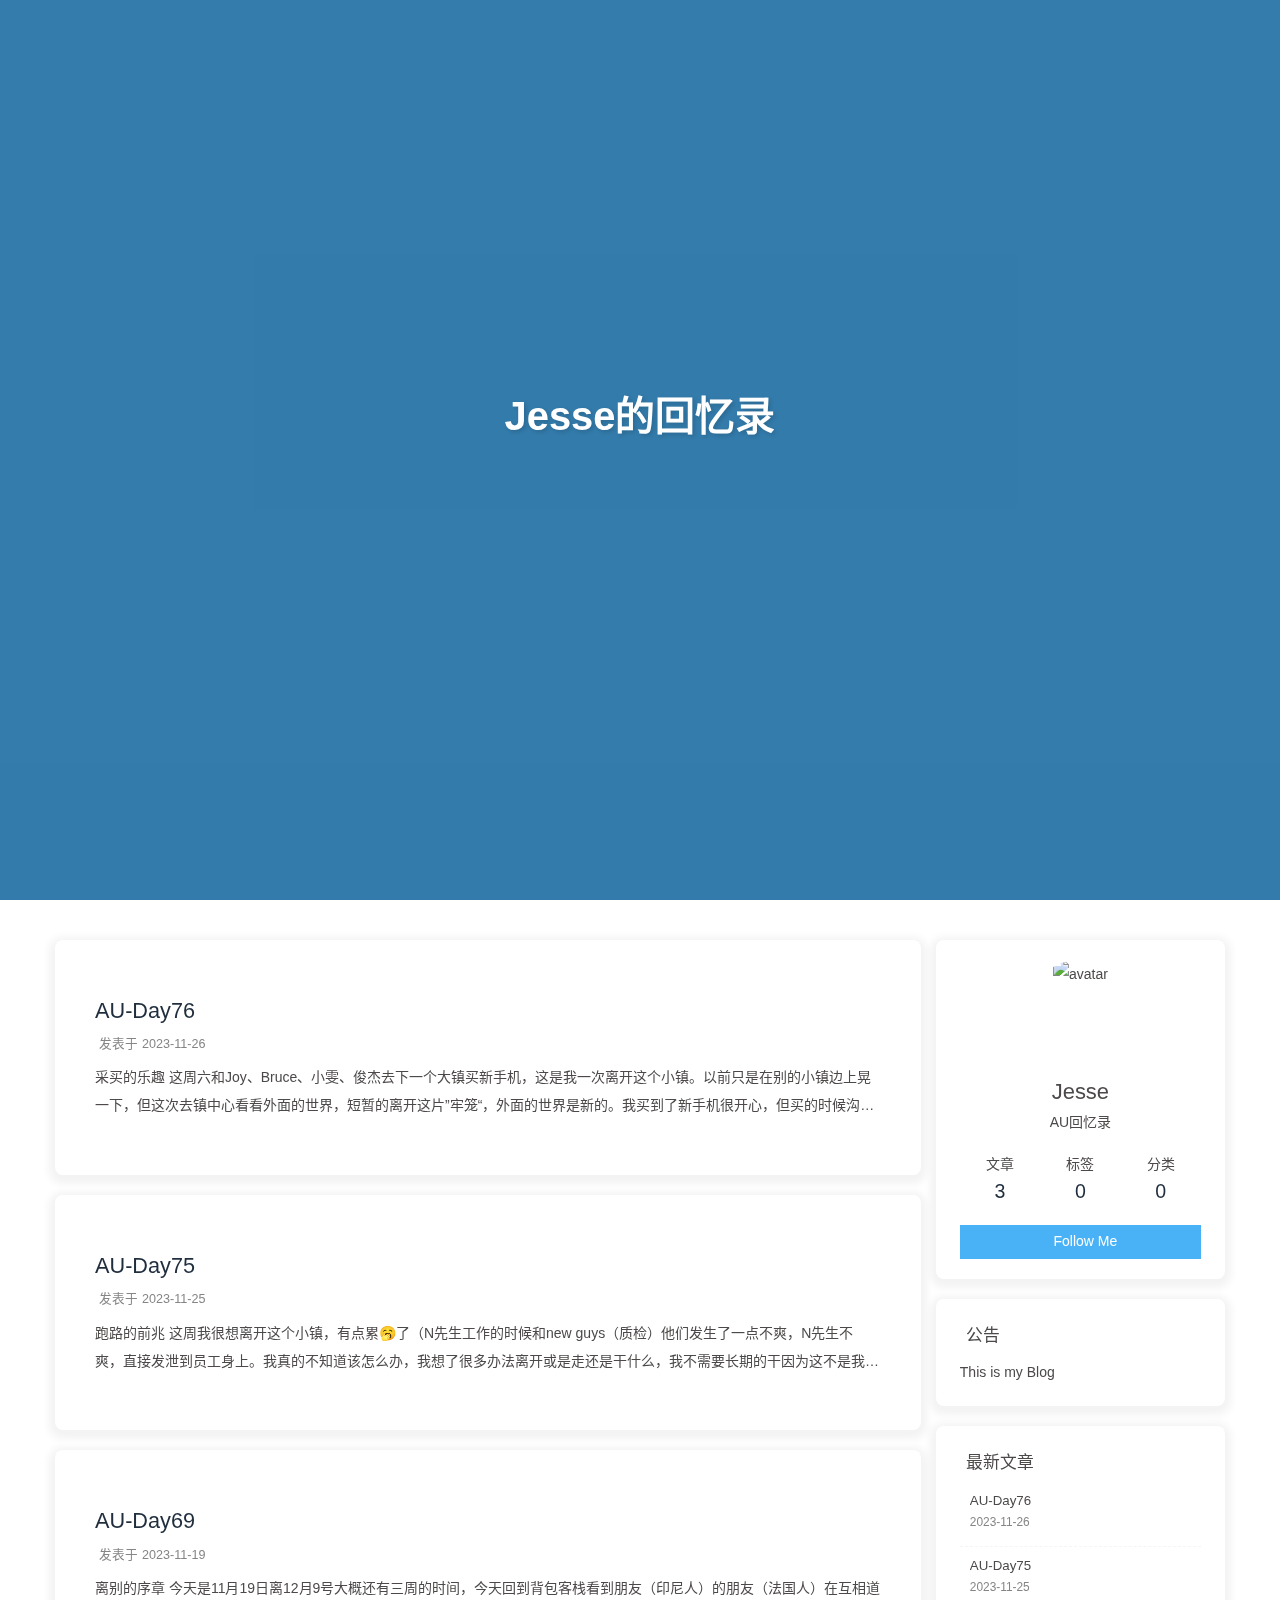
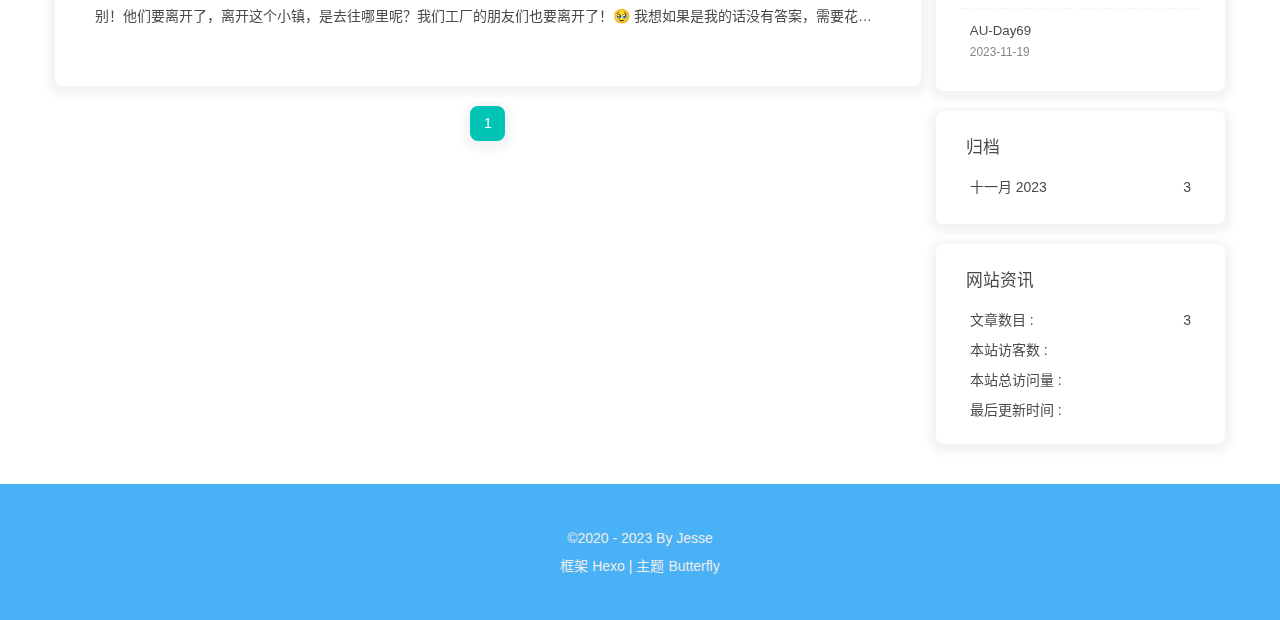
==== index.html @ 22303279 "Site updated: 2023-11-26 11:02:52" ====
<!DOCTYPE html><html lang="zh-CN" data-theme="light"><head><meta charset="UTF-8"><meta http-equiv="X-UA-Compatible" content="IE=edge"><meta name="viewport" content="width=device-width, initial-scale=1.0,viewport-fit=cover"><title>Jesse的回忆录 - 时光冉冉</title><meta name="author" content="Jesse"><meta name="copyright" content="Jesse"><meta name="format-detection" content="telephone=no"><meta name="theme-color" content="#ffffff"><meta name="description" content="AU回忆录">
<meta property="og:type" content="website">
<meta property="og:title" content="Jesse的回忆录">
<meta property="og:url" content="https://jesse77946.github.io/index.html">
<meta property="og:site_name" content="Jesse的回忆录">
<meta property="og:description" content="AU回忆录">
<meta property="og:locale" content="zh_CN">
<meta property="og:image" content="https://i.loli.net/2021/02/24/5O1day2nriDzjSu.png">
<meta property="article:author" content="Jesse">
<meta property="article:tag" content="流浪日记">
<meta name="twitter:card" content="summary">
<meta name="twitter:image" content="https://i.loli.net/2021/02/24/5O1day2nriDzjSu.png"><link rel="shortcut icon" href="/img/favicon.png"><link rel="canonical" href="https://jesse77946.github.io/index.html"><link rel="preconnect" href="//cdn.jsdelivr.net"/><link rel="preconnect" href="//busuanzi.ibruce.info"/><link rel="stylesheet" href="/css/index.css"><link rel="stylesheet" href="https://cdn.jsdelivr.net/npm/@fortawesome/fontawesome-free/css/all.min.css" media="print" onload="this.media='all'"><link rel="stylesheet" href="https://cdn.jsdelivr.net/npm/@fancyapps/ui/dist/fancybox/fancybox.min.css" media="print" onload="this.media='all'"><script>const GLOBAL_CONFIG = {
  root: '/',
  algolia: undefined,
  localSearch: {"path":"/search.xml","preload":false,"top_n_per_article":1,"unescape":false,"languages":{"hits_empty":"找不到您查询的内容：${query}","hits_stats":"共找到 ${hits} 篇文章"}},
  translate: undefined,
  noticeOutdate: undefined,
  highlight: {"plugin":"highlighjs","highlightCopy":true,"highlightLang":true,"highlightHeightLimit":false},
  copy: {
    success: '复制成功',
    error: '复制错误',
    noSupport: '浏览器不支持'
  },
  relativeDate: {
    homepage: false,
    post: false
  },
  runtime: '',
  dateSuffix: {
    just: '刚刚',
    min: '分钟前',
    hour: '小时前',
    day: '天前',
    month: '个月前'
  },
  copyright: undefined,
  lightbox: 'fancybox',
  Snackbar: undefined,
  infinitegrid: {
    js: 'https://cdn.jsdelivr.net/npm/@egjs/infinitegrid/dist/infinitegrid.min.js',
    buttonText: '加载更多'
  },
  isPhotoFigcaption: false,
  islazyload: false,
  isAnchor: false,
  percent: {
    toc: true,
    rightside: false,
  },
  autoDarkmode: false
}</script><script id="config-diff">var GLOBAL_CONFIG_SITE = {
  title: 'Jesse的回忆录',
  isPost: false,
  isHome: true,
  isHighlightShrink: false,
  isToc: false,
  postUpdate: '2023-11-26 11:02:51'
}</script><script>(win=>{
      win.saveToLocal = {
        set: (key, value, ttl) => {
          if (ttl === 0) return
          const now = Date.now()
          const expiry = now + ttl * 86400000
          const item = {
            value,
            expiry
          }
          localStorage.setItem(key, JSON.stringify(item))
        },
      
        get: key => {
          const itemStr = localStorage.getItem(key)
      
          if (!itemStr) {
            return undefined
          }
          const item = JSON.parse(itemStr)
          const now = Date.now()
      
          if (now > item.expiry) {
            localStorage.removeItem(key)
            return undefined
          }
          return item.value
        }
      }
    
      win.getScript = (url, attr = {}) => new Promise((resolve, reject) => {
        const script = document.createElement('script')
        script.src = url
        script.async = true
        script.onerror = reject
        script.onload = script.onreadystatechange = function() {
          const loadState = this.readyState
          if (loadState && loadState !== 'loaded' && loadState !== 'complete') return
          script.onload = script.onreadystatechange = null
          resolve()
        }

        Object.keys(attr).forEach(key => {
          script.setAttribute(key, attr[key])
        })

        document.head.appendChild(script)
      })
    
      win.getCSS = (url, id = false) => new Promise((resolve, reject) => {
        const link = document.createElement('link')
        link.rel = 'stylesheet'
        link.href = url
        if (id) link.id = id
        link.onerror = reject
        link.onload = link.onreadystatechange = function() {
          const loadState = this.readyState
          if (loadState && loadState !== 'loaded' && loadState !== 'complete') return
          link.onload = link.onreadystatechange = null
          resolve()
        }
        document.head.appendChild(link)
      })
    
      win.activateDarkMode = () => {
        document.documentElement.setAttribute('data-theme', 'dark')
        if (document.querySelector('meta[name="theme-color"]') !== null) {
          document.querySelector('meta[name="theme-color"]').setAttribute('content', '#0d0d0d')
        }
      }
      win.activateLightMode = () => {
        document.documentElement.setAttribute('data-theme', 'light')
        if (document.querySelector('meta[name="theme-color"]') !== null) {
          document.querySelector('meta[name="theme-color"]').setAttribute('content', '#ffffff')
        }
      }
      const t = saveToLocal.get('theme')
    
        if (t === 'dark') activateDarkMode()
        else if (t === 'light') activateLightMode()
      
      const asideStatus = saveToLocal.get('aside-status')
      if (asideStatus !== undefined) {
        if (asideStatus === 'hide') {
          document.documentElement.classList.add('hide-aside')
        } else {
          document.documentElement.classList.remove('hide-aside')
        }
      }
    
      const detectApple = () => {
        if(/iPad|iPhone|iPod|Macintosh/.test(navigator.userAgent)){
          document.documentElement.classList.add('apple')
        }
      }
      detectApple()
    })(window)</script><meta name="generator" content="Hexo 7.0.0"></head><body><div id="web_bg"></div><div id="sidebar"><div id="menu-mask"></div><div id="sidebar-menus"><div class="avatar-img is-center"><img src="https://i.loli.net/2021/02/24/5O1day2nriDzjSu.png" onerror="onerror=null;src='/img/friend_404.gif'" alt="avatar"/></div><div class="sidebar-site-data site-data is-center"><a href="/archives/"><div class="headline">文章</div><div class="length-num">3</div></a><a href="/tags/"><div class="headline">标签</div><div class="length-num">0</div></a><a href="/categories/"><div class="headline">分类</div><div class="length-num">0</div></a></div><hr class="custom-hr"/></div></div><div class="page" id="body-wrap"><header class="full_page" id="page-header"><nav id="nav"><span id="blog-info"><a href="/" title="Jesse的回忆录"><span class="site-name">Jesse的回忆录</span></a></span><div id="menus"><div id="search-button"><a class="site-page social-icon search" href="javascript:void(0);"><i class="fas fa-search fa-fw"></i><span> 搜索</span></a></div><div id="toggle-menu"><a class="site-page" href="javascript:void(0);"><i class="fas fa-bars fa-fw"></i></a></div></div></nav><div id="site-info"><h1 id="site-title">Jesse的回忆录</h1><div id="site-subtitle"><span id="subtitle"></span></div></div><div id="scroll-down"><i class="fas fa-angle-down scroll-down-effects"></i></div></header><main class="layout" id="content-inner"><div class="recent-posts" id="recent-posts"><div class="recent-post-item"><div class="recent-post-info no-cover"><a class="article-title" href="/posts/dd123.html" title="AU-Day76">AU-Day76</a><div class="article-meta-wrap"><span class="post-meta-date"><i class="far fa-calendar-alt"></i><span class="article-meta-label">发表于</span><time datetime="2023-11-25T21:56:44.160Z" title="发表于 2023-11-26 08:56:44">2023-11-26</time></span></div><div class="content">采买的乐趣  这周六和Joy、Bruce、小雯、俊杰去下一个大镇买新手机，这是我一次离开这个小镇。以前只是在别的小镇边上晃一下，但这次去镇中心看看外面的世界，短暂的离开这片”牢笼“，外面的世界是新的。我买到了新手机很开心，但买的时候沟通出了一点意外-版本说错了导致店员给我拿错了（我说怎么这么便宜😄）卖完了就去了一家🀄️式餐厅点了一份麻婆豆腐带回去吃，挺好吃的😋 正宗噢，离开餐厅的时候又去亚超买了点东西，我看哪些东西是我从小吃到大的食物🍜。。。。。买完的时候抱着食物还开错了🚗🚪（别人的、而且车上还有人😅）回到🎒家里，跟每个朋友都讲了下，有的给我讲笑话（做阑尾手术的印记特别像某初代4s手机一样（有人拿他的东西换了一部手机））WL给我讲 你新手机就开始下载麦当劳app？oh，look！ open the store and them go to install books！（ some books）you need learn it！
回家的路途  从大镇回到小镇要开很久的车🚗，他们&#x2F;她们都睡着了，我看着车窗外的天空会想着这几个月的时光，就像梦一样！ 

 

# ...</div></div></div><div class="recent-post-item"><div class="recent-post-info no-cover"><a class="article-title" href="/posts/0.html" title="AU-Day75">AU-Day75</a><div class="article-meta-wrap"><span class="post-meta-date"><i class="far fa-calendar-alt"></i><span class="article-meta-label">发表于</span><time datetime="2023-11-24T16:05:37.069Z" title="发表于 2023-11-25 03:05:37">2023-11-25</time></span></div><div class="content">跑路的前兆  这周我很想离开这个小镇，有点累🥱了（N先生工作的时候和new guys（质检）他们发生了一点不爽，N先生不爽，直接发泄到员工身上。我真的不知道该怎么办，我想了很多办法离开或是走还是干什么，我不需要长期的干因为这不是我的目标，我的朋友开始离开这种感觉会带入给我。纵使我装作“我很好”但内心实则痛苦，所以我告诉他们我准备走了，这周我说我下周就离开了我发现很多人都会来问我 是真的吗？你要去哪里工作？我想也许我会去阿宝社区（包吃又包住，多好啊！）做餐厅或者超商的收银，也许我会去工地上工作（钱多啊哈哈）大家都给我说继续干8，没事的！如果你觉得累了你就跟别人换下位置,D先生说：“Jesse 继续干8⃣️，没有你一起。早上走路上班🚶‍♀️都没有人聊聊天了，而且搞不好D先生自己也会被叫去做我的工作（哈哈😂）。“我回答到：😂 你个小妖精！easy job 想的挺美的啊！ 
背包客的选择  这周二还发生了一个令人尴尬😅的事情，大哥跑去说了一件事！而我周三还是周四早上还去给人家讲,那我只能快速找个理由，然后脚底🦶抹油开溜咯！这不是我的意思啦😅！如果我想，我会自己讲的，但我这个年龄（ ...</div></div></div><div class="recent-post-item"><div class="recent-post-info no-cover"><a class="article-title" href="/posts/e7b16725.html" title="AU-Day69">AU-Day69</a><div class="article-meta-wrap"><span class="post-meta-date"><i class="far fa-calendar-alt"></i><span class="article-meta-label">发表于</span><time datetime="2023-11-19T00:06:58.843Z" title="发表于 2023-11-19 11:06:58">2023-11-19</time></span></div><div class="content">离别的序章  今天是11月19日离12月9号大概还有三周的时间，今天回到背包客栈看到朋友（印尼人）的朋友（法国人）在互相道别！他们要离开了，离开这个小镇，是去往哪里呢？我们工厂的朋友们也要离开了！🥹 我想如果是我的话没有答案，需要花一些时间去思索。
游玩的乐趣  今天去和Joy他们冲浪了🏄‍♀️，这是我从来没有过的，以前在是旱鸭子，没有碰过水。当下水的那一刻很凉的感觉，从脚🦶开始一直到脖子，D老师帮我泼水（这样能使得身体快点接受温度）D老师数：1，2，3！下水我就下去了，那种感觉就像被吞噬一样，感受水的压强！浸泡到水里感觉很好！  玩水玩到累了我就跑去阴凉地方，没有任何的防晒的保护措施，今天结束去吃了汉堡🍔，汉堡有点油，里面有洋葱🧅圈但是经过油炸后已经没有洋葱的味道了，很好吃 但有一点油  ！
朋友的关心  回来后我去洗澡，感觉有点累，我回来了就睡了一会，我醒来的时候已经7点了，B先生来找我说你要吃牛排🥩吗？我说 a littie  这时候我还躺在床上放着歌《不能说的秘密㊙️》WL问我 are you crying? 我说sorry 我以为我放得有点大声🔊，原来他是关心我 ...</div></div></div><nav id="pagination"><div class="pagination"><span class="page-number current">1</span></div></nav></div><div class="aside-content" id="aside-content"><div class="card-widget card-info"><div class="is-center"><div class="avatar-img"><img src="https://i.loli.net/2021/02/24/5O1day2nriDzjSu.png" onerror="this.onerror=null;this.src='/img/friend_404.gif'" alt="avatar"/></div><div class="author-info__name">Jesse</div><div class="author-info__description">AU回忆录</div></div><div class="card-info-data site-data is-center"><a href="/archives/"><div class="headline">文章</div><div class="length-num">3</div></a><a href="/tags/"><div class="headline">标签</div><div class="length-num">0</div></a><a href="/categories/"><div class="headline">分类</div><div class="length-num">0</div></a></div><a id="card-info-btn" target="_blank" rel="noopener" href="https://github.com/Jesse77946"><i class="fab fa-github"></i><span>Follow Me</span></a></div><div class="card-widget card-announcement"><div class="item-headline"><i class="fas fa-bullhorn fa-shake"></i><span>公告</span></div><div class="announcement_content">This is my Blog</div></div><div class="sticky_layout"><div class="card-widget card-recent-post"><div class="item-headline"><i class="fas fa-history"></i><span>最新文章</span></div><div class="aside-list"><div class="aside-list-item no-cover"><div class="content"><a class="title" href="/posts/dd123.html" title="AU-Day76">AU-Day76</a><time datetime="2023-11-25T21:56:44.160Z" title="发表于 2023-11-26 08:56:44">2023-11-26</time></div></div><div class="aside-list-item no-cover"><div class="content"><a class="title" href="/posts/0.html" title="AU-Day75">AU-Day75</a><time datetime="2023-11-24T16:05:37.069Z" title="发表于 2023-11-25 03:05:37">2023-11-25</time></div></div><div class="aside-list-item no-cover"><div class="content"><a class="title" href="/posts/e7b16725.html" title="AU-Day69">AU-Day69</a><time datetime="2023-11-19T00:06:58.843Z" title="发表于 2023-11-19 11:06:58">2023-11-19</time></div></div></div></div><div class="card-widget card-archives"><div class="item-headline"><i class="fas fa-archive"></i><span>归档</span></div><ul class="card-archive-list"><li class="card-archive-list-item"><a class="card-archive-list-link" href="/archives/2023/11/"><span class="card-archive-list-date">十一月 2023</span><span class="card-archive-list-count">3</span></a></li></ul></div><div class="card-widget card-webinfo"><div class="item-headline"><i class="fas fa-chart-line"></i><span>网站资讯</span></div><div class="webinfo"><div class="webinfo-item"><div class="item-name">文章数目 :</div><div class="item-count">3</div></div><div class="webinfo-item"><div class="item-name">本站访客数 :</div><div class="item-count" id="busuanzi_value_site_uv"><i class="fa-solid fa-spinner fa-spin"></i></div></div><div class="webinfo-item"><div class="item-name">本站总访问量 :</div><div class="item-count" id="busuanzi_value_site_pv"><i class="fa-solid fa-spinner fa-spin"></i></div></div><div class="webinfo-item"><div class="item-name">最后更新时间 :</div><div class="item-count" id="last-push-date" data-lastPushDate="2023-11-26T00:02:51.281Z"><i class="fa-solid fa-spinner fa-spin"></i></div></div></div></div></div></div></main><footer id="footer"><div id="footer-wrap"><div class="copyright">&copy;2020 - 2023 By Jesse</div><div class="framework-info"><span>框架 </span><a target="_blank" rel="noopener" href="https://hexo.io">Hexo</a><span class="footer-separator">|</span><span>主题 </span><a target="_blank" rel="noopener" href="https://github.com/jerryc127/hexo-theme-butterfly">Butterfly</a></div></div></footer></div><div id="rightside"><div id="rightside-config-hide"><button id="darkmode" type="button" title="浅色和深色模式转换"><i class="fas fa-adjust"></i></button><button id="hide-aside-btn" type="button" title="单栏和双栏切换"><i class="fas fa-arrows-alt-h"></i></button></div><div id="rightside-config-show"><button id="rightside-config" type="button" title="设置"><i class="fas fa-cog fa-spin"></i></button><button id="go-up" type="button" title="回到顶部"><span class="scroll-percent"></span><i class="fas fa-arrow-up"></i></button></div></div><div><script src="/js/utils.js"></script><script src="/js/main.js"></script><script src="https://cdn.jsdelivr.net/npm/@fancyapps/ui/dist/fancybox/fancybox.umd.min.js"></script><div class="js-pjax"><script>window.typedJSFn = {
  init: (str) => {
    window.typed = new Typed('#subtitle', Object.assign({
      strings: str,
      startDelay: 300,
      typeSpeed: 150,
      loop: true,
      backSpeed: 50,
    }, null))
  },
  run: (subtitleType) => {
    if (true) {
      if (typeof Typed === 'function') {
        subtitleType()
      } else {
        getScript('https://cdn.jsdelivr.net/npm/typed.js/dist/typed.umd.min.js').then(subtitleType)
      }
    } else {
      subtitleType()
    }
  }
}
</script><script>function subtitleType () {
  if (true) {
    typedJSFn.init(["If happy little bluebirds fly beyond the rainbow, why, oh why can't I?","Si un joyeux rouge-gorge peut voler au-dessus de l'arc-en-ciel, pourquoi pas moi ?","如果快乐的知更鸟能够飞越彩虹，我为什么又不能呢？《Over The Rainbow》"])
  } else {
    document.getElementById("subtitle").textContent = "If happy little bluebirds fly beyond the rainbow, why, oh why can't I?"
  }
}
typedJSFn.run(subtitleType)</script></div><link rel="stylesheet" href="/css/custom.css" media="defer" onload="this.media='all'"><script id="click-heart" src="https://cdn.jsdelivr.net/npm/butterfly-extsrc/dist/click-heart.min.js" async="async" mobile="false"></script><script async data-pjax src="//busuanzi.ibruce.info/busuanzi/2.3/busuanzi.pure.mini.js"></script><div id="local-search"><div class="search-dialog"><nav class="search-nav"><span class="search-dialog-title">搜索</span><span id="loading-status"></span><button class="search-close-button"><i class="fas fa-times"></i></button></nav><div class="is-center" id="loading-database"><i class="fas fa-spinner fa-pulse"></i><span>  数据库加载中</span></div><div class="search-wrap"><div id="local-search-input"><div class="local-search-box"><input class="local-search-box--input" placeholder="搜索文章" type="text"/></div></div><hr/><div id="local-search-results"></div><div id="local-search-stats-wrap"></div></div></div><div id="search-mask"></div><script src="/js/search/local-search.js"></script></div></div></body></html>
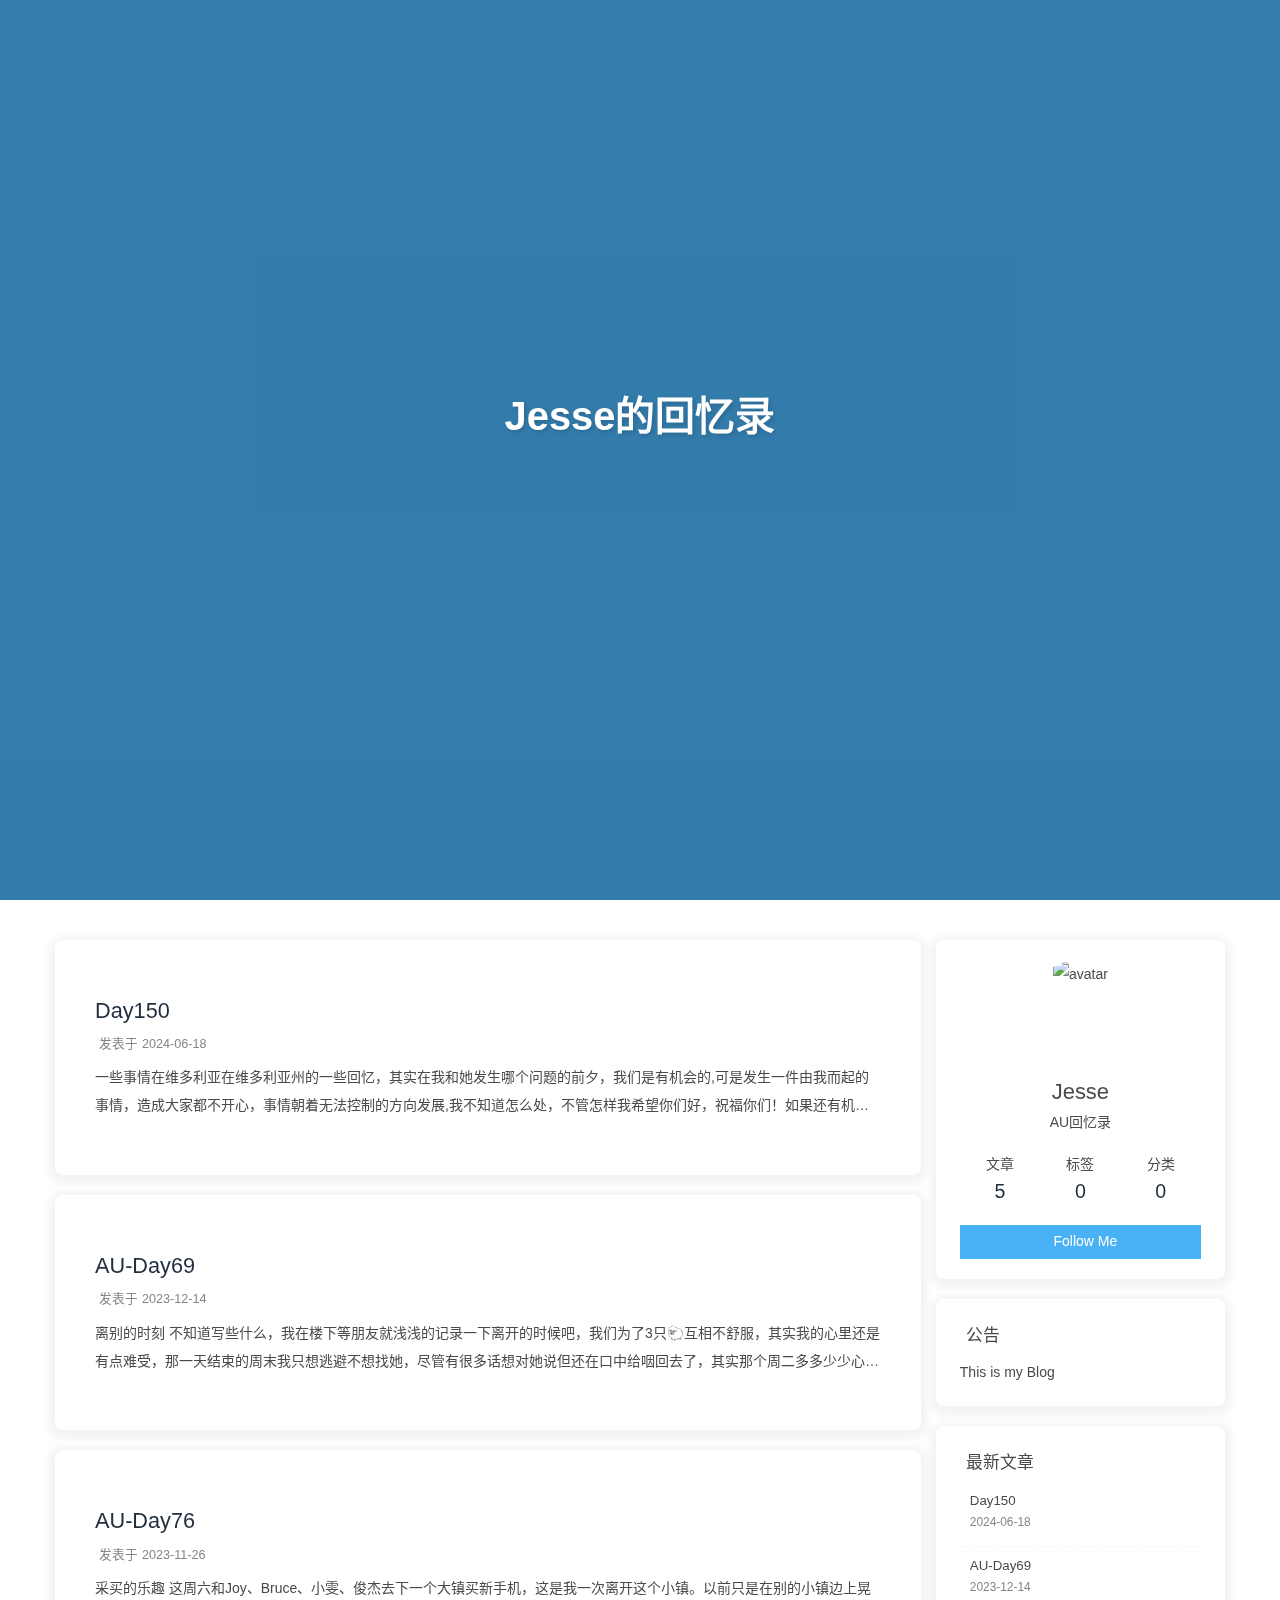
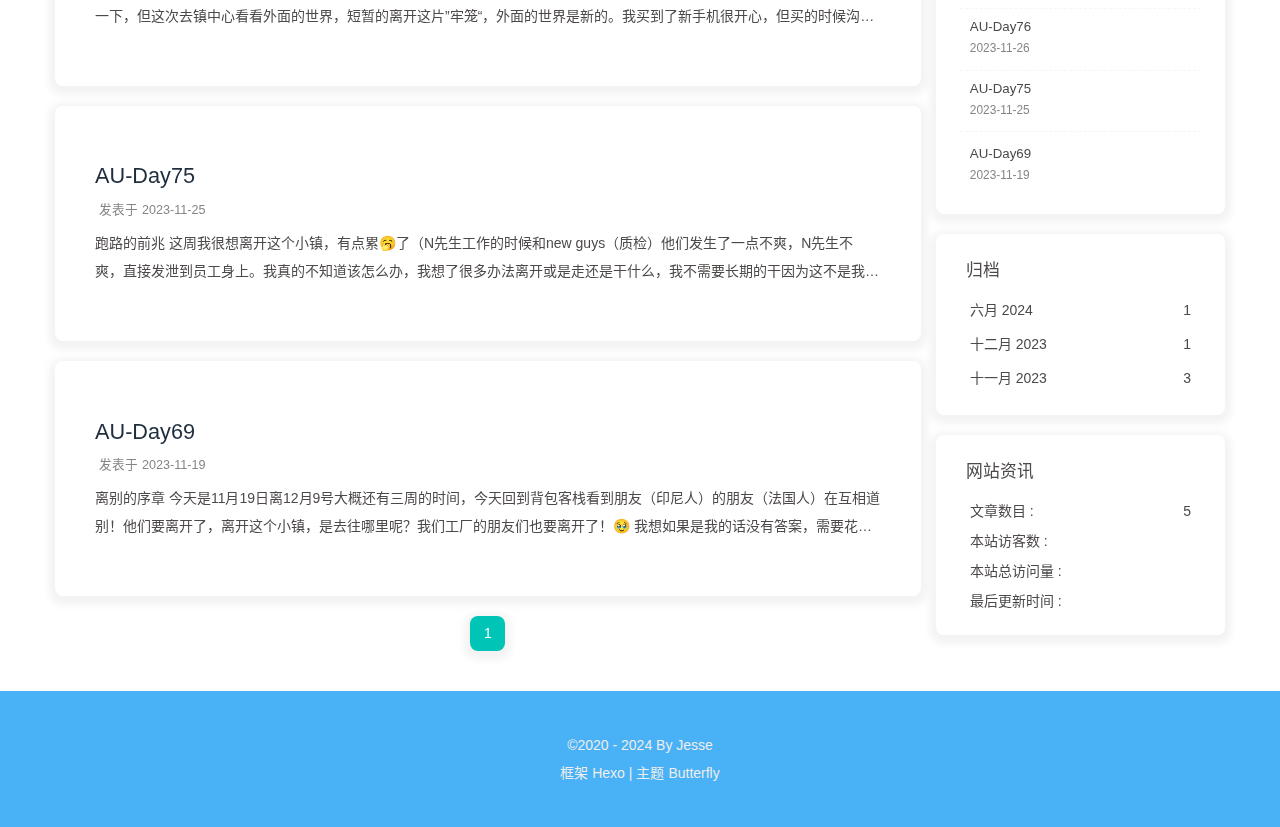
==== commit 75a718cc: "Site updated: 2024-06-18 20:57:41" ====
--- a/index.html
+++ b/index.html
@@ -54,7 +54,7 @@
   isHome: true,
   isHighlightShrink: false,
   isToc: false,
-  postUpdate: '2023-11-26 11:02:51'
+  postUpdate: '2024-06-18 20:57:40'
 }</script><script>(win=>{
       win.saveToLocal = {
         set: (key, value, ttl) => {
@@ -151,15 +151,16 @@
         }
       }
       detectApple()
-    })(window)</script><meta name="generator" content="Hexo 7.0.0"></head><body><div id="web_bg"></div><div id="sidebar"><div id="menu-mask"></div><div id="sidebar-menus"><div class="avatar-img is-center"><img src="https://i.loli.net/2021/02/24/5O1day2nriDzjSu.png" onerror="onerror=null;src='/img/friend_404.gif'" alt="avatar"/></div><div class="sidebar-site-data site-data is-center"><a href="/archives/"><div class="headline">文章</div><div class="length-num">3</div></a><a href="/tags/"><div class="headline">标签</div><div class="length-num">0</div></a><a href="/categories/"><div class="headline">分类</div><div class="length-num">0</div></a></div><hr class="custom-hr"/></div></div><div class="page" id="body-wrap"><header class="full_page" id="page-header"><nav id="nav"><span id="blog-info"><a href="/" title="Jesse的回忆录"><span class="site-name">Jesse的回忆录</span></a></span><div id="menus"><div id="search-button"><a class="site-page social-icon search" href="javascript:void(0);"><i class="fas fa-search fa-fw"></i><span> 搜索</span></a></div><div id="toggle-menu"><a class="site-page" href="javascript:void(0);"><i class="fas fa-bars fa-fw"></i></a></div></div></nav><div id="site-info"><h1 id="site-title">Jesse的回忆录</h1><div id="site-subtitle"><span id="subtitle"></span></div></div><div id="scroll-down"><i class="fas fa-angle-down scroll-down-effects"></i></div></header><main class="layout" id="content-inner"><div class="recent-posts" id="recent-posts"><div class="recent-post-item"><div class="recent-post-info no-cover"><a class="article-title" href="/posts/dd123.html" title="AU-Day76">AU-Day76</a><div class="article-meta-wrap"><span class="post-meta-date"><i class="far fa-calendar-alt"></i><span class="article-meta-label">发表于</span><time datetime="2023-11-25T21:56:44.160Z" title="发表于 2023-11-26 08:56:44">2023-11-26</time></span></div><div class="content">采买的乐趣  这周六和Joy、Bruce、小雯、俊杰去下一个大镇买新手机，这是我一次离开这个小镇。以前只是在别的小镇边上晃一下，但这次去镇中心看看外面的世界，短暂的离开这片”牢笼“，外面的世界是新的。我买到了新手机很开心，但买的时候沟通出了一点意外-版本说错了导致店员给我拿错了（我说怎么这么便宜😄）卖完了就去了一家🀄️式餐厅点了一份麻婆豆腐带回去吃，挺好吃的😋 正宗噢，离开餐厅的时候又去亚超买了点东西，我看哪些东西是我从小吃到大的食物🍜。。。。。买完的时候抱着食物还开错了🚗🚪（别人的、而且车上还有人😅）回到🎒家里，跟每个朋友都讲了下，有的给我讲笑话（做阑尾手术的印记特别像某初代4s手机一样（有人拿他的东西换了一部手机））WL给我讲 你新手机就开始下载麦当劳app？oh，look！ open the store and them go to install books！（ some books）you need learn it！
+    })(window)</script><meta name="generator" content="Hexo 7.0.0"></head><body><div id="web_bg"></div><div id="sidebar"><div id="menu-mask"></div><div id="sidebar-menus"><div class="avatar-img is-center"><img src="https://i.loli.net/2021/02/24/5O1day2nriDzjSu.png" onerror="onerror=null;src='/img/friend_404.gif'" alt="avatar"/></div><div class="sidebar-site-data site-data is-center"><a href="/archives/"><div class="headline">文章</div><div class="length-num">5</div></a><a href="/tags/"><div class="headline">标签</div><div class="length-num">0</div></a><a href="/categories/"><div class="headline">分类</div><div class="length-num">0</div></a></div><hr class="custom-hr"/></div></div><div class="page" id="body-wrap"><header class="full_page" id="page-header"><nav id="nav"><span id="blog-info"><a href="/" title="Jesse的回忆录"><span class="site-name">Jesse的回忆录</span></a></span><div id="menus"><div id="search-button"><a class="site-page social-icon search" href="javascript:void(0);"><i class="fas fa-search fa-fw"></i><span> 搜索</span></a></div><div id="toggle-menu"><a class="site-page" href="javascript:void(0);"><i class="fas fa-bars fa-fw"></i></a></div></div></nav><div id="site-info"><h1 id="site-title">Jesse的回忆录</h1><div id="site-subtitle"><span id="subtitle"></span></div></div><div id="scroll-down"><i class="fas fa-angle-down scroll-down-effects"></i></div></header><main class="layout" id="content-inner"><div class="recent-posts" id="recent-posts"><div class="recent-post-item"><div class="recent-post-info no-cover"><a class="article-title" href="/posts/362f258f.html" title="Day150">Day150</a><div class="article-meta-wrap"><span class="post-meta-date"><i class="far fa-calendar-alt"></i><span class="article-meta-label">发表于</span><time datetime="2024-06-18T10:39:07.000Z" title="发表于 2024-06-18 20:09:07">2024-06-18</time></span></div><div class="content">一些事情在维多利亚在维多利亚州的一些回忆，其实在我和她发生哪个问题的前夕，我们是有机会的,可是发生一件由我而起的事情，造成大家都不开心，事情朝着无法控制的方向发展,我不知道怎么处，不管怎样我希望你们好，祝福你们！如果还有机会的话我还会回来的，回来找你,给你买一束花，说我的内心的想法，在很早的时候! 当时介绍对象的时候，其实我是可以的！我心里很喜欢你但我知道以那个时候的我,不管各个方面都达不到要求,这是我和roy的对话：“这是就是她的家了，我以后要去加拿大我觉得她也不会跟我一起去的，虽然我也很喜欢，但我不知道怎么表述.” 介绍的时候我又说：”我可以的，我会继续在这里干，以后计划留在澳洲。“ 闲暇时间的时候去她家玩的时候，我遇到她哥，我叫他：“大哥好“！好惨，她哥说：“我不是你哥，别叫我大哥！” 呜呜呜好伤心噢，自卑了！这个发生以后我都没有进她们家的门，我都站在外面等她们。故事回到发生争执后，我说了很对抱怨的话，例如：”我们的关系就值一只羊””可以为一只羊而吵起来“，“一天sha两千只，不说两千只都是我做的，起码有一半是我做的，到返回区连1%都不到”。对不起 ，我的话很直接伤害了你，吵架后 ...</div></div></div><div class="recent-post-item"><div class="recent-post-info no-cover"><a class="article-title" href="/posts/14122023.html" title="AU-Day69">AU-Day69</a><div class="article-meta-wrap"><span class="post-meta-date"><i class="far fa-calendar-alt"></i><span class="article-meta-label">发表于</span><time datetime="2023-12-14T04:14:52.570Z" title="发表于 2023-12-14 13:44:52">2023-12-14</time></span></div><div class="content">离别的时刻   不知道写些什么，我在楼下等朋友就浅浅的记录一下离开的时候吧，我们为了3只🐑互相不舒服，其实我的心里还是有点难受，那一天结束的周末我只想逃避不想找她，尽管有很多话想对她说但还在口中给咽回去了，其实那个周二多多少少心里有我的一点意思，但是我不想承认。我也说过我说不太可能啦，我是一个背包客几率很小啦，然后周三就找个理由直接否认。后面我生病了身体状况不是很好，她找我讲我帮忙做一下我拒绝了，那一天就是矛盾的开始
+</div></div></div><div class="recent-post-item"><div class="recent-post-info no-cover"><a class="article-title" href="/posts/dd123.html" title="AU-Day76">AU-Day76</a><div class="article-meta-wrap"><span class="post-meta-date"><i class="far fa-calendar-alt"></i><span class="article-meta-label">发表于</span><time datetime="2023-11-25T21:56:44.160Z" title="发表于 2023-11-26 07:26:44">2023-11-26</time></span></div><div class="content">采买的乐趣  这周六和Joy、Bruce、小雯、俊杰去下一个大镇买新手机，这是我一次离开这个小镇。以前只是在别的小镇边上晃一下，但这次去镇中心看看外面的世界，短暂的离开这片”牢笼“，外面的世界是新的。我买到了新手机很开心，但买的时候沟通出了一点意外-版本说错了导致店员给我拿错了（我说怎么这么便宜😄）卖完了就去了一家🀄️式餐厅点了一份麻婆豆腐带回去吃，挺好吃的😋 正宗噢，离开餐厅的时候又去亚超买了点东西，我看哪些东西是我从小吃到大的食物🍜。。。。。买完的时候抱着食物还开错了🚗🚪（别人的、而且车上还有人😅）回到🎒家里，跟每个朋友都讲了下，有的给我讲笑话（做阑尾手术的印记特别像某初代4s手机一样（有人拿他的东西换了一部手机））WL给我讲 你新手机就开始下载麦当劳app？oh，look！ open the store and them go to install books！（ some books）you need learn it！
 回家的路途  从大镇回到小镇要开很久的车🚗，他们&#x2F;她们都睡着了，我看着车窗外的天空会想着这几个月的时光，就像梦一样！ 
 
  
 
-# ...</div></div></div><div class="recent-post-item"><div class="recent-post-info no-cover"><a class="article-title" href="/posts/0.html" title="AU-Day75">AU-Day75</a><div class="article-meta-wrap"><span class="post-meta-date"><i class="far fa-calendar-alt"></i><span class="article-meta-label">发表于</span><time datetime="2023-11-24T16:05:37.069Z" title="发表于 2023-11-25 03:05:37">2023-11-25</time></span></div><div class="content">跑路的前兆  这周我很想离开这个小镇，有点累🥱了（N先生工作的时候和new guys（质检）他们发生了一点不爽，N先生不爽，直接发泄到员工身上。我真的不知道该怎么办，我想了很多办法离开或是走还是干什么，我不需要长期的干因为这不是我的目标，我的朋友开始离开这种感觉会带入给我。纵使我装作“我很好”但内心实则痛苦，所以我告诉他们我准备走了，这周我说我下周就离开了我发现很多人都会来问我 是真的吗？你要去哪里工作？我想也许我会去阿宝社区（包吃又包住，多好啊！）做餐厅或者超商的收银，也许我会去工地上工作（钱多啊哈哈）大家都给我说继续干8，没事的！如果你觉得累了你就跟别人换下位置,D先生说：“Jesse 继续干8⃣️，没有你一起。早上走路上班🚶‍♀️都没有人聊聊天了，而且搞不好D先生自己也会被叫去做我的工作（哈哈😂）。“我回答到：😂 你个小妖精！easy job 想的挺美的啊！ 
-背包客的选择  这周二还发生了一个令人尴尬😅的事情，大哥跑去说了一件事！而我周三还是周四早上还去给人家讲,那我只能快速找个理由，然后脚底🦶抹油开溜咯！这不是我的意思啦😅！如果我想，我会自己讲的，但我这个年龄（ ...</div></div></div><div class="recent-post-item"><div class="recent-post-info no-cover"><a class="article-title" href="/posts/e7b16725.html" title="AU-Day69">AU-Day69</a><div class="article-meta-wrap"><span class="post-meta-date"><i class="far fa-calendar-alt"></i><span class="article-meta-label">发表于</span><time datetime="2023-11-19T00:06:58.843Z" title="发表于 2023-11-19 11:06:58">2023-11-19</time></span></div><div class="content">离别的序章  今天是11月19日离12月9号大概还有三周的时间，今天回到背包客栈看到朋友（印尼人）的朋友（法国人）在互相道别！他们要离开了，离开这个小镇，是去往哪里呢？我们工厂的朋友们也要离开了！🥹 我想如果是我的话没有答案，需要花一些时间去思索。
+# ...</div></div></div><div class="recent-post-item"><div class="recent-post-info no-cover"><a class="article-title" href="/posts/0.html" title="AU-Day75">AU-Day75</a><div class="article-meta-wrap"><span class="post-meta-date"><i class="far fa-calendar-alt"></i><span class="article-meta-label">发表于</span><time datetime="2023-11-24T16:05:37.069Z" title="发表于 2023-11-25 01:35:37">2023-11-25</time></span></div><div class="content">跑路的前兆  这周我很想离开这个小镇，有点累🥱了（N先生工作的时候和new guys（质检）他们发生了一点不爽，N先生不爽，直接发泄到员工身上。我真的不知道该怎么办，我想了很多办法离开或是走还是干什么，我不需要长期的干因为这不是我的目标，我的朋友开始离开这种感觉会带入给我。纵使我装作“我很好”但内心实则痛苦，所以我告诉他们我准备走了，这周我说我下周就离开了我发现很多人都会来问我 是真的吗？你要去哪里工作？我想也许我会去阿宝社区（包吃又包住，多好啊！）做餐厅或者超商的收银，也许我会去工地上工作（钱多啊哈哈）大家都给我说继续干8，没事的！如果你觉得累了你就跟别人换下位置,D先生说：“Jesse 继续干8⃣️，没有你一起。早上走路上班🚶‍♀️都没有人聊聊天了，而且搞不好D先生自己也会被叫去做我的工作（哈哈😂）。“我回答到：😂 你个小妖精！easy job 想的挺美的啊！ 
+背包客的选择  这周二还发生了一个令人尴尬😅的事情，大哥跑去说了一件事！而我周三还是周四早上还去给人家讲,那我只能快速找个理由，然后脚底🦶抹油开溜咯！这不是我的意思啦😅！如果我想，我会自己讲的，但我这个年龄（ ...</div></div></div><div class="recent-post-item"><div class="recent-post-info no-cover"><a class="article-title" href="/posts/e7b16725.html" title="AU-Day69">AU-Day69</a><div class="article-meta-wrap"><span class="post-meta-date"><i class="far fa-calendar-alt"></i><span class="article-meta-label">发表于</span><time datetime="2023-11-19T00:06:58.843Z" title="发表于 2023-11-19 09:36:58">2023-11-19</time></span></div><div class="content">离别的序章  今天是11月19日离12月9号大概还有三周的时间，今天回到背包客栈看到朋友（印尼人）的朋友（法国人）在互相道别！他们要离开了，离开这个小镇，是去往哪里呢？我们工厂的朋友们也要离开了！🥹 我想如果是我的话没有答案，需要花一些时间去思索。
 游玩的乐趣  今天去和Joy他们冲浪了🏄‍♀️，这是我从来没有过的，以前在是旱鸭子，没有碰过水。当下水的那一刻很凉的感觉，从脚🦶开始一直到脖子，D老师帮我泼水（这样能使得身体快点接受温度）D老师数：1，2，3！下水我就下去了，那种感觉就像被吞噬一样，感受水的压强！浸泡到水里感觉很好！  玩水玩到累了我就跑去阴凉地方，没有任何的防晒的保护措施，今天结束去吃了汉堡🍔，汉堡有点油，里面有洋葱🧅圈但是经过油炸后已经没有洋葱的味道了，很好吃 但有一点油  ！
-朋友的关心  回来后我去洗澡，感觉有点累，我回来了就睡了一会，我醒来的时候已经7点了，B先生来找我说你要吃牛排🥩吗？我说 a littie  这时候我还躺在床上放着歌《不能说的秘密㊙️》WL问我 are you crying? 我说sorry 我以为我放得有点大声🔊，原来他是关心我 ...</div></div></div><nav id="pagination"><div class="pagination"><span class="page-number current">1</span></div></nav></div><div class="aside-content" id="aside-content"><div class="card-widget card-info"><div class="is-center"><div class="avatar-img"><img src="https://i.loli.net/2021/02/24/5O1day2nriDzjSu.png" onerror="this.onerror=null;this.src='/img/friend_404.gif'" alt="avatar"/></div><div class="author-info__name">Jesse</div><div class="author-info__description">AU回忆录</div></div><div class="card-info-data site-data is-center"><a href="/archives/"><div class="headline">文章</div><div class="length-num">3</div></a><a href="/tags/"><div class="headline">标签</div><div class="length-num">0</div></a><a href="/categories/"><div class="headline">分类</div><div class="length-num">0</div></a></div><a id="card-info-btn" target="_blank" rel="noopener" href="https://github.com/Jesse77946"><i class="fab fa-github"></i><span>Follow Me</span></a></div><div class="card-widget card-announcement"><div class="item-headline"><i class="fas fa-bullhorn fa-shake"></i><span>公告</span></div><div class="announcement_content">This is my Blog</div></div><div class="sticky_layout"><div class="card-widget card-recent-post"><div class="item-headline"><i class="fas fa-history"></i><span>最新文章</span></div><div class="aside-list"><div class="aside-list-item no-cover"><div class="content"><a class="title" href="/posts/dd123.html" title="AU-Day76">AU-Day76</a><time datetime="2023-11-25T21:56:44.160Z" title="发表于 2023-11-26 08:56:44">2023-11-26</time></div></div><div class="aside-list-item no-cover"><div class="content"><a class="title" href="/posts/0.html" title="AU-Day75">AU-Day75</a><time datetime="2023-11-24T16:05:37.069Z" title="发表于 2023-11-25 03:05:37">2023-11-25</time></div></div><div class="aside-list-item no-cover"><div class="content"><a class="title" href="/posts/e7b16725.html" title="AU-Day69">AU-Day69</a><time datetime="2023-11-19T00:06:58.843Z" title="发表于 2023-11-19 11:06:58">2023-11-19</time></div></div></div></div><div class="card-widget card-archives"><div class="item-headline"><i class="fas fa-archive"></i><span>归档</span></div><ul class="card-archive-list"><li class="card-archive-list-item"><a class="card-archive-list-link" href="/archives/2023/11/"><span class="card-archive-list-date">十一月 2023</span><span class="card-archive-list-count">3</span></a></li></ul></div><div class="card-widget card-webinfo"><div class="item-headline"><i class="fas fa-chart-line"></i><span>网站资讯</span></div><div class="webinfo"><div class="webinfo-item"><div class="item-name">文章数目 :</div><div class="item-count">3</div></div><div class="webinfo-item"><div class="item-name">本站访客数 :</div><div class="item-count" id="busuanzi_value_site_uv"><i class="fa-solid fa-spinner fa-spin"></i></div></div><div class="webinfo-item"><div class="item-name">本站总访问量 :</div><div class="item-count" id="busuanzi_value_site_pv"><i class="fa-solid fa-spinner fa-spin"></i></div></div><div class="webinfo-item"><div class="item-name">最后更新时间 :</div><div class="item-count" id="last-push-date" data-lastPushDate="2023-11-26T00:02:51.281Z"><i class="fa-solid fa-spinner fa-spin"></i></div></div></div></div></div></div></main><footer id="footer"><div id="footer-wrap"><div class="copyright">&copy;2020 - 2023 By Jesse</div><div class="framework-info"><span>框架 </span><a target="_blank" rel="noopener" href="https://hexo.io">Hexo</a><span class="footer-separator">|</span><span>主题 </span><a target="_blank" rel="noopener" href="https://github.com/jerryc127/hexo-theme-butterfly">Butterfly</a></div></div></footer></div><div id="rightside"><div id="rightside-config-hide"><button id="darkmode" type="button" title="浅色和深色模式转换"><i class="fas fa-adjust"></i></button><button id="hide-aside-btn" type="button" title="单栏和双栏切换"><i class="fas fa-arrows-alt-h"></i></button></div><div id="rightside-config-show"><button id="rightside-config" type="button" title="设置"><i class="fas fa-cog fa-spin"></i></button><button id="go-up" type="button" title="回到顶部"><span class="scroll-percent"></span><i class="fas fa-arrow-up"></i></button></div></div><div><script src="/js/utils.js"></script><script src="/js/main.js"></script><script src="https://cdn.jsdelivr.net/npm/@fancyapps/ui/dist/fancybox/fancybox.umd.min.js"></script><div class="js-pjax"><script>window.typedJSFn = {
+朋友的关心  回来后我去洗澡，感觉有点累，我回来了就睡了一会，我醒来的时候已经7点了，B先生来找我说你要吃牛排🥩吗？我说 a littie  这时候我还躺在床上放着歌《不能说的秘密㊙️》WL问我 are you crying? 我说sorry 我以为我放得有点大声🔊，原来他是关心我 ...</div></div></div><nav id="pagination"><div class="pagination"><span class="page-number current">1</span></div></nav></div><div class="aside-content" id="aside-content"><div class="card-widget card-info"><div class="is-center"><div class="avatar-img"><img src="https://i.loli.net/2021/02/24/5O1day2nriDzjSu.png" onerror="this.onerror=null;this.src='/img/friend_404.gif'" alt="avatar"/></div><div class="author-info__name">Jesse</div><div class="author-info__description">AU回忆录</div></div><div class="card-info-data site-data is-center"><a href="/archives/"><div class="headline">文章</div><div class="length-num">5</div></a><a href="/tags/"><div class="headline">标签</div><div class="length-num">0</div></a><a href="/categories/"><div class="headline">分类</div><div class="length-num">0</div></a></div><a id="card-info-btn" target="_blank" rel="noopener" href="https://github.com/Jesse77946"><i class="fab fa-github"></i><span>Follow Me</span></a></div><div class="card-widget card-announcement"><div class="item-headline"><i class="fas fa-bullhorn fa-shake"></i><span>公告</span></div><div class="announcement_content">This is my Blog</div></div><div class="sticky_layout"><div class="card-widget card-recent-post"><div class="item-headline"><i class="fas fa-history"></i><span>最新文章</span></div><div class="aside-list"><div class="aside-list-item no-cover"><div class="content"><a class="title" href="/posts/362f258f.html" title="Day150">Day150</a><time datetime="2024-06-18T10:39:07.000Z" title="发表于 2024-06-18 20:09:07">2024-06-18</time></div></div><div class="aside-list-item no-cover"><div class="content"><a class="title" href="/posts/14122023.html" title="AU-Day69">AU-Day69</a><time datetime="2023-12-14T04:14:52.570Z" title="发表于 2023-12-14 13:44:52">2023-12-14</time></div></div><div class="aside-list-item no-cover"><div class="content"><a class="title" href="/posts/dd123.html" title="AU-Day76">AU-Day76</a><time datetime="2023-11-25T21:56:44.160Z" title="发表于 2023-11-26 07:26:44">2023-11-26</time></div></div><div class="aside-list-item no-cover"><div class="content"><a class="title" href="/posts/0.html" title="AU-Day75">AU-Day75</a><time datetime="2023-11-24T16:05:37.069Z" title="发表于 2023-11-25 01:35:37">2023-11-25</time></div></div><div class="aside-list-item no-cover"><div class="content"><a class="title" href="/posts/e7b16725.html" title="AU-Day69">AU-Day69</a><time datetime="2023-11-19T00:06:58.843Z" title="发表于 2023-11-19 09:36:58">2023-11-19</time></div></div></div></div><div class="card-widget card-archives"><div class="item-headline"><i class="fas fa-archive"></i><span>归档</span></div><ul class="card-archive-list"><li class="card-archive-list-item"><a class="card-archive-list-link" href="/archives/2024/06/"><span class="card-archive-list-date">六月 2024</span><span class="card-archive-list-count">1</span></a></li><li class="card-archive-list-item"><a class="card-archive-list-link" href="/archives/2023/12/"><span class="card-archive-list-date">十二月 2023</span><span class="card-archive-list-count">1</span></a></li><li class="card-archive-list-item"><a class="card-archive-list-link" href="/archives/2023/11/"><span class="card-archive-list-date">十一月 2023</span><span class="card-archive-list-count">3</span></a></li></ul></div><div class="card-widget card-webinfo"><div class="item-headline"><i class="fas fa-chart-line"></i><span>网站资讯</span></div><div class="webinfo"><div class="webinfo-item"><div class="item-name">文章数目 :</div><div class="item-count">5</div></div><div class="webinfo-item"><div class="item-name">本站访客数 :</div><div class="item-count" id="busuanzi_value_site_uv"><i class="fa-solid fa-spinner fa-spin"></i></div></div><div class="webinfo-item"><div class="item-name">本站总访问量 :</div><div class="item-count" id="busuanzi_value_site_pv"><i class="fa-solid fa-spinner fa-spin"></i></div></div><div class="webinfo-item"><div class="item-name">最后更新时间 :</div><div class="item-count" id="last-push-date" data-lastPushDate="2024-06-18T11:27:40.432Z"><i class="fa-solid fa-spinner fa-spin"></i></div></div></div></div></div></div></main><footer id="footer"><div id="footer-wrap"><div class="copyright">&copy;2020 - 2024 By Jesse</div><div class="framework-info"><span>框架 </span><a target="_blank" rel="noopener" href="https://hexo.io">Hexo</a><span class="footer-separator">|</span><span>主题 </span><a target="_blank" rel="noopener" href="https://github.com/jerryc127/hexo-theme-butterfly">Butterfly</a></div></div></footer></div><div id="rightside"><div id="rightside-config-hide"><button id="darkmode" type="button" title="浅色和深色模式转换"><i class="fas fa-adjust"></i></button><button id="hide-aside-btn" type="button" title="单栏和双栏切换"><i class="fas fa-arrows-alt-h"></i></button></div><div id="rightside-config-show"><button id="rightside-config" type="button" title="设置"><i class="fas fa-cog fa-spin"></i></button><button id="go-up" type="button" title="回到顶部"><span class="scroll-percent"></span><i class="fas fa-arrow-up"></i></button></div></div><div><script src="/js/utils.js"></script><script src="/js/main.js"></script><script src="https://cdn.jsdelivr.net/npm/@fancyapps/ui/dist/fancybox/fancybox.umd.min.js"></script><div class="js-pjax"><script>window.typedJSFn = {
   init: (str) => {
     window.typed = new Typed('#subtitle', Object.assign({
       strings: str,
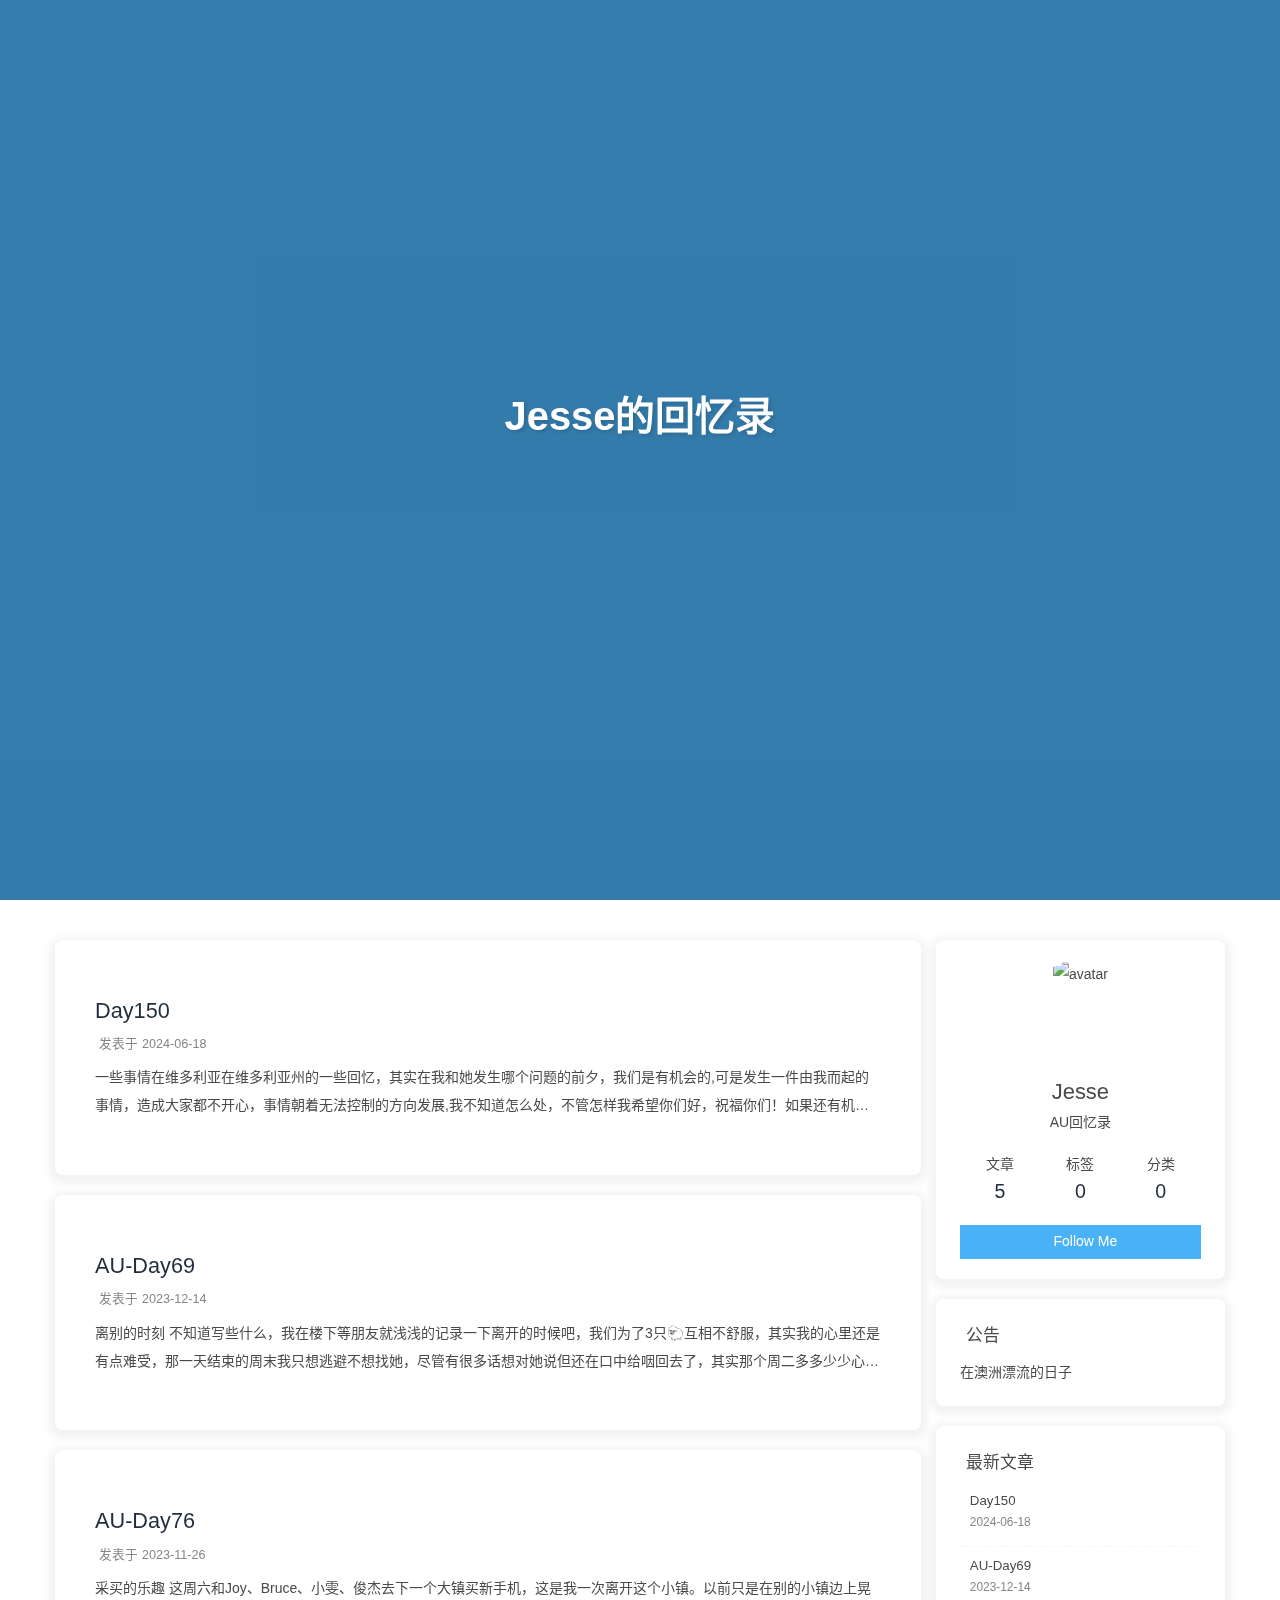
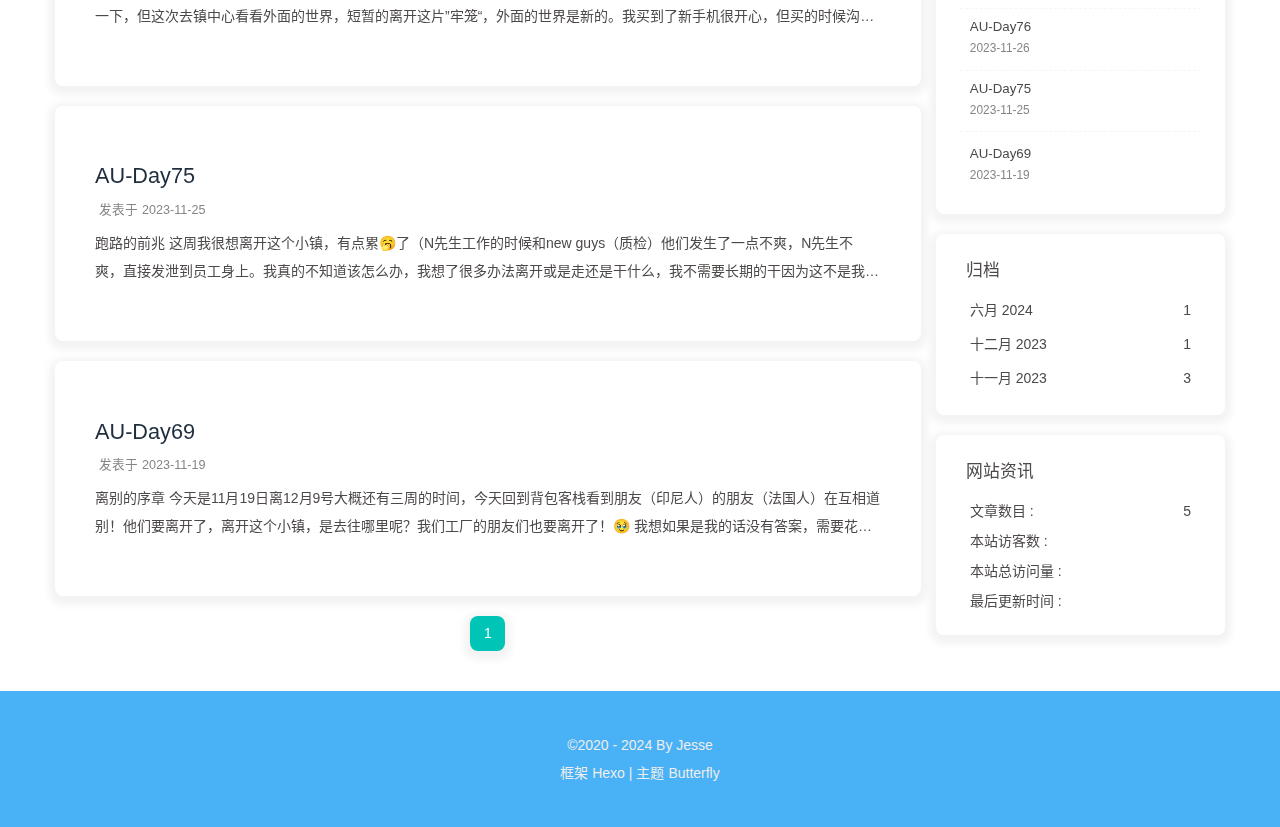
==== commit a9106a36: "Site updated: 2024-06-18 21:13:54" ====
--- a/index.html
+++ b/index.html
@@ -54,7 +54,7 @@
   isHome: true,
   isHighlightShrink: false,
   isToc: false,
-  postUpdate: '2024-06-18 20:57:40'
+  postUpdate: '2024-06-18 21:13:53'
 }</script><script>(win=>{
       win.saveToLocal = {
         set: (key, value, ttl) => {
@@ -160,7 +160,7 @@
 # ...</div></div></div><div class="recent-post-item"><div class="recent-post-info no-cover"><a class="article-title" href="/posts/0.html" title="AU-Day75">AU-Day75</a><div class="article-meta-wrap"><span class="post-meta-date"><i class="far fa-calendar-alt"></i><span class="article-meta-label">发表于</span><time datetime="2023-11-24T16:05:37.069Z" title="发表于 2023-11-25 01:35:37">2023-11-25</time></span></div><div class="content">跑路的前兆  这周我很想离开这个小镇，有点累🥱了（N先生工作的时候和new guys（质检）他们发生了一点不爽，N先生不爽，直接发泄到员工身上。我真的不知道该怎么办，我想了很多办法离开或是走还是干什么，我不需要长期的干因为这不是我的目标，我的朋友开始离开这种感觉会带入给我。纵使我装作“我很好”但内心实则痛苦，所以我告诉他们我准备走了，这周我说我下周就离开了我发现很多人都会来问我 是真的吗？你要去哪里工作？我想也许我会去阿宝社区（包吃又包住，多好啊！）做餐厅或者超商的收银，也许我会去工地上工作（钱多啊哈哈）大家都给我说继续干8，没事的！如果你觉得累了你就跟别人换下位置,D先生说：“Jesse 继续干8⃣️，没有你一起。早上走路上班🚶‍♀️都没有人聊聊天了，而且搞不好D先生自己也会被叫去做我的工作（哈哈😂）。“我回答到：😂 你个小妖精！easy job 想的挺美的啊！ 
 背包客的选择  这周二还发生了一个令人尴尬😅的事情，大哥跑去说了一件事！而我周三还是周四早上还去给人家讲,那我只能快速找个理由，然后脚底🦶抹油开溜咯！这不是我的意思啦😅！如果我想，我会自己讲的，但我这个年龄（ ...</div></div></div><div class="recent-post-item"><div class="recent-post-info no-cover"><a class="article-title" href="/posts/e7b16725.html" title="AU-Day69">AU-Day69</a><div class="article-meta-wrap"><span class="post-meta-date"><i class="far fa-calendar-alt"></i><span class="article-meta-label">发表于</span><time datetime="2023-11-19T00:06:58.843Z" title="发表于 2023-11-19 09:36:58">2023-11-19</time></span></div><div class="content">离别的序章  今天是11月19日离12月9号大概还有三周的时间，今天回到背包客栈看到朋友（印尼人）的朋友（法国人）在互相道别！他们要离开了，离开这个小镇，是去往哪里呢？我们工厂的朋友们也要离开了！🥹 我想如果是我的话没有答案，需要花一些时间去思索。
 游玩的乐趣  今天去和Joy他们冲浪了🏄‍♀️，这是我从来没有过的，以前在是旱鸭子，没有碰过水。当下水的那一刻很凉的感觉，从脚🦶开始一直到脖子，D老师帮我泼水（这样能使得身体快点接受温度）D老师数：1，2，3！下水我就下去了，那种感觉就像被吞噬一样，感受水的压强！浸泡到水里感觉很好！  玩水玩到累了我就跑去阴凉地方，没有任何的防晒的保护措施，今天结束去吃了汉堡🍔，汉堡有点油，里面有洋葱🧅圈但是经过油炸后已经没有洋葱的味道了，很好吃 但有一点油  ！
-朋友的关心  回来后我去洗澡，感觉有点累，我回来了就睡了一会，我醒来的时候已经7点了，B先生来找我说你要吃牛排🥩吗？我说 a littie  这时候我还躺在床上放着歌《不能说的秘密㊙️》WL问我 are you crying? 我说sorry 我以为我放得有点大声🔊，原来他是关心我 ...</div></div></div><nav id="pagination"><div class="pagination"><span class="page-number current">1</span></div></nav></div><div class="aside-content" id="aside-content"><div class="card-widget card-info"><div class="is-center"><div class="avatar-img"><img src="https://i.loli.net/2021/02/24/5O1day2nriDzjSu.png" onerror="this.onerror=null;this.src='/img/friend_404.gif'" alt="avatar"/></div><div class="author-info__name">Jesse</div><div class="author-info__description">AU回忆录</div></div><div class="card-info-data site-data is-center"><a href="/archives/"><div class="headline">文章</div><div class="length-num">5</div></a><a href="/tags/"><div class="headline">标签</div><div class="length-num">0</div></a><a href="/categories/"><div class="headline">分类</div><div class="length-num">0</div></a></div><a id="card-info-btn" target="_blank" rel="noopener" href="https://github.com/Jesse77946"><i class="fab fa-github"></i><span>Follow Me</span></a></div><div class="card-widget card-announcement"><div class="item-headline"><i class="fas fa-bullhorn fa-shake"></i><span>公告</span></div><div class="announcement_content">This is my Blog</div></div><div class="sticky_layout"><div class="card-widget card-recent-post"><div class="item-headline"><i class="fas fa-history"></i><span>最新文章</span></div><div class="aside-list"><div class="aside-list-item no-cover"><div class="content"><a class="title" href="/posts/362f258f.html" title="Day150">Day150</a><time datetime="2024-06-18T10:39:07.000Z" title="发表于 2024-06-18 20:09:07">2024-06-18</time></div></div><div class="aside-list-item no-cover"><div class="content"><a class="title" href="/posts/14122023.html" title="AU-Day69">AU-Day69</a><time datetime="2023-12-14T04:14:52.570Z" title="发表于 2023-12-14 13:44:52">2023-12-14</time></div></div><div class="aside-list-item no-cover"><div class="content"><a class="title" href="/posts/dd123.html" title="AU-Day76">AU-Day76</a><time datetime="2023-11-25T21:56:44.160Z" title="发表于 2023-11-26 07:26:44">2023-11-26</time></div></div><div class="aside-list-item no-cover"><div class="content"><a class="title" href="/posts/0.html" title="AU-Day75">AU-Day75</a><time datetime="2023-11-24T16:05:37.069Z" title="发表于 2023-11-25 01:35:37">2023-11-25</time></div></div><div class="aside-list-item no-cover"><div class="content"><a class="title" href="/posts/e7b16725.html" title="AU-Day69">AU-Day69</a><time datetime="2023-11-19T00:06:58.843Z" title="发表于 2023-11-19 09:36:58">2023-11-19</time></div></div></div></div><div class="card-widget card-archives"><div class="item-headline"><i class="fas fa-archive"></i><span>归档</span></div><ul class="card-archive-list"><li class="card-archive-list-item"><a class="card-archive-list-link" href="/archives/2024/06/"><span class="card-archive-list-date">六月 2024</span><span class="card-archive-list-count">1</span></a></li><li class="card-archive-list-item"><a class="card-archive-list-link" href="/archives/2023/12/"><span class="card-archive-list-date">十二月 2023</span><span class="card-archive-list-count">1</span></a></li><li class="card-archive-list-item"><a class="card-archive-list-link" href="/archives/2023/11/"><span class="card-archive-list-date">十一月 2023</span><span class="card-archive-list-count">3</span></a></li></ul></div><div class="card-widget card-webinfo"><div class="item-headline"><i class="fas fa-chart-line"></i><span>网站资讯</span></div><div class="webinfo"><div class="webinfo-item"><div class="item-name">文章数目 :</div><div class="item-count">5</div></div><div class="webinfo-item"><div class="item-name">本站访客数 :</div><div class="item-count" id="busuanzi_value_site_uv"><i class="fa-solid fa-spinner fa-spin"></i></div></div><div class="webinfo-item"><div class="item-name">本站总访问量 :</div><div class="item-count" id="busuanzi_value_site_pv"><i class="fa-solid fa-spinner fa-spin"></i></div></div><div class="webinfo-item"><div class="item-name">最后更新时间 :</div><div class="item-count" id="last-push-date" data-lastPushDate="2024-06-18T11:27:40.432Z"><i class="fa-solid fa-spinner fa-spin"></i></div></div></div></div></div></div></main><footer id="footer"><div id="footer-wrap"><div class="copyright">&copy;2020 - 2024 By Jesse</div><div class="framework-info"><span>框架 </span><a target="_blank" rel="noopener" href="https://hexo.io">Hexo</a><span class="footer-separator">|</span><span>主题 </span><a target="_blank" rel="noopener" href="https://github.com/jerryc127/hexo-theme-butterfly">Butterfly</a></div></div></footer></div><div id="rightside"><div id="rightside-config-hide"><button id="darkmode" type="button" title="浅色和深色模式转换"><i class="fas fa-adjust"></i></button><button id="hide-aside-btn" type="button" title="单栏和双栏切换"><i class="fas fa-arrows-alt-h"></i></button></div><div id="rightside-config-show"><button id="rightside-config" type="button" title="设置"><i class="fas fa-cog fa-spin"></i></button><button id="go-up" type="button" title="回到顶部"><span class="scroll-percent"></span><i class="fas fa-arrow-up"></i></button></div></div><div><script src="/js/utils.js"></script><script src="/js/main.js"></script><script src="https://cdn.jsdelivr.net/npm/@fancyapps/ui/dist/fancybox/fancybox.umd.min.js"></script><div class="js-pjax"><script>window.typedJSFn = {
+朋友的关心  回来后我去洗澡，感觉有点累，我回来了就睡了一会，我醒来的时候已经7点了，B先生来找我说你要吃牛排🥩吗？我说 a littie  这时候我还躺在床上放着歌《不能说的秘密㊙️》WL问我 are you crying? 我说sorry 我以为我放得有点大声🔊，原来他是关心我 ...</div></div></div><nav id="pagination"><div class="pagination"><span class="page-number current">1</span></div></nav></div><div class="aside-content" id="aside-content"><div class="card-widget card-info"><div class="is-center"><div class="avatar-img"><img src="https://i.loli.net/2021/02/24/5O1day2nriDzjSu.png" onerror="this.onerror=null;this.src='/img/friend_404.gif'" alt="avatar"/></div><div class="author-info__name">Jesse</div><div class="author-info__description">AU回忆录</div></div><div class="card-info-data site-data is-center"><a href="/archives/"><div class="headline">文章</div><div class="length-num">5</div></a><a href="/tags/"><div class="headline">标签</div><div class="length-num">0</div></a><a href="/categories/"><div class="headline">分类</div><div class="length-num">0</div></a></div><a id="card-info-btn" target="_blank" rel="noopener" href="https://github.com/Jesse77946"><i class="https://avatars.githubusercontent.com/u/41478476?v=4"></i><span>Follow Me</span></a></div><div class="card-widget card-announcement"><div class="item-headline"><i class="fas fa-bullhorn fa-shake"></i><span>公告</span></div><div class="announcement_content">在澳洲漂流的日子</div></div><div class="sticky_layout"><div class="card-widget card-recent-post"><div class="item-headline"><i class="fas fa-history"></i><span>最新文章</span></div><div class="aside-list"><div class="aside-list-item no-cover"><div class="content"><a class="title" href="/posts/362f258f.html" title="Day150">Day150</a><time datetime="2024-06-18T10:39:07.000Z" title="发表于 2024-06-18 20:09:07">2024-06-18</time></div></div><div class="aside-list-item no-cover"><div class="content"><a class="title" href="/posts/14122023.html" title="AU-Day69">AU-Day69</a><time datetime="2023-12-14T04:14:52.570Z" title="发表于 2023-12-14 13:44:52">2023-12-14</time></div></div><div class="aside-list-item no-cover"><div class="content"><a class="title" href="/posts/dd123.html" title="AU-Day76">AU-Day76</a><time datetime="2023-11-25T21:56:44.160Z" title="发表于 2023-11-26 07:26:44">2023-11-26</time></div></div><div class="aside-list-item no-cover"><div class="content"><a class="title" href="/posts/0.html" title="AU-Day75">AU-Day75</a><time datetime="2023-11-24T16:05:37.069Z" title="发表于 2023-11-25 01:35:37">2023-11-25</time></div></div><div class="aside-list-item no-cover"><div class="content"><a class="title" href="/posts/e7b16725.html" title="AU-Day69">AU-Day69</a><time datetime="2023-11-19T00:06:58.843Z" title="发表于 2023-11-19 09:36:58">2023-11-19</time></div></div></div></div><div class="card-widget card-archives"><div class="item-headline"><i class="fas fa-archive"></i><span>归档</span></div><ul class="card-archive-list"><li class="card-archive-list-item"><a class="card-archive-list-link" href="/archives/2024/06/"><span class="card-archive-list-date">六月 2024</span><span class="card-archive-list-count">1</span></a></li><li class="card-archive-list-item"><a class="card-archive-list-link" href="/archives/2023/12/"><span class="card-archive-list-date">十二月 2023</span><span class="card-archive-list-count">1</span></a></li><li class="card-archive-list-item"><a class="card-archive-list-link" href="/archives/2023/11/"><span class="card-archive-list-date">十一月 2023</span><span class="card-archive-list-count">3</span></a></li></ul></div><div class="card-widget card-webinfo"><div class="item-headline"><i class="fas fa-chart-line"></i><span>网站资讯</span></div><div class="webinfo"><div class="webinfo-item"><div class="item-name">文章数目 :</div><div class="item-count">5</div></div><div class="webinfo-item"><div class="item-name">本站访客数 :</div><div class="item-count" id="busuanzi_value_site_uv"><i class="fa-solid fa-spinner fa-spin"></i></div></div><div class="webinfo-item"><div class="item-name">本站总访问量 :</div><div class="item-count" id="busuanzi_value_site_pv"><i class="fa-solid fa-spinner fa-spin"></i></div></div><div class="webinfo-item"><div class="item-name">最后更新时间 :</div><div class="item-count" id="last-push-date" data-lastPushDate="2024-06-18T11:43:53.153Z"><i class="fa-solid fa-spinner fa-spin"></i></div></div></div></div></div></div></main><footer id="footer"><div id="footer-wrap"><div class="copyright">&copy;2020 - 2024 By Jesse</div><div class="framework-info"><span>框架 </span><a target="_blank" rel="noopener" href="https://hexo.io">Hexo</a><span class="footer-separator">|</span><span>主题 </span><a target="_blank" rel="noopener" href="https://github.com/jerryc127/hexo-theme-butterfly">Butterfly</a></div></div></footer></div><div id="rightside"><div id="rightside-config-hide"><button id="darkmode" type="button" title="浅色和深色模式转换"><i class="fas fa-adjust"></i></button><button id="hide-aside-btn" type="button" title="单栏和双栏切换"><i class="fas fa-arrows-alt-h"></i></button></div><div id="rightside-config-show"><button id="rightside-config" type="button" title="设置"><i class="fas fa-cog fa-spin"></i></button><button id="go-up" type="button" title="回到顶部"><span class="scroll-percent"></span><i class="fas fa-arrow-up"></i></button></div></div><div><script src="/js/utils.js"></script><script src="/js/main.js"></script><script src="https://cdn.jsdelivr.net/npm/@fancyapps/ui/dist/fancybox/fancybox.umd.min.js"></script><div class="js-pjax"><script>window.typedJSFn = {
   init: (str) => {
     window.typed = new Typed('#subtitle', Object.assign({
       strings: str,
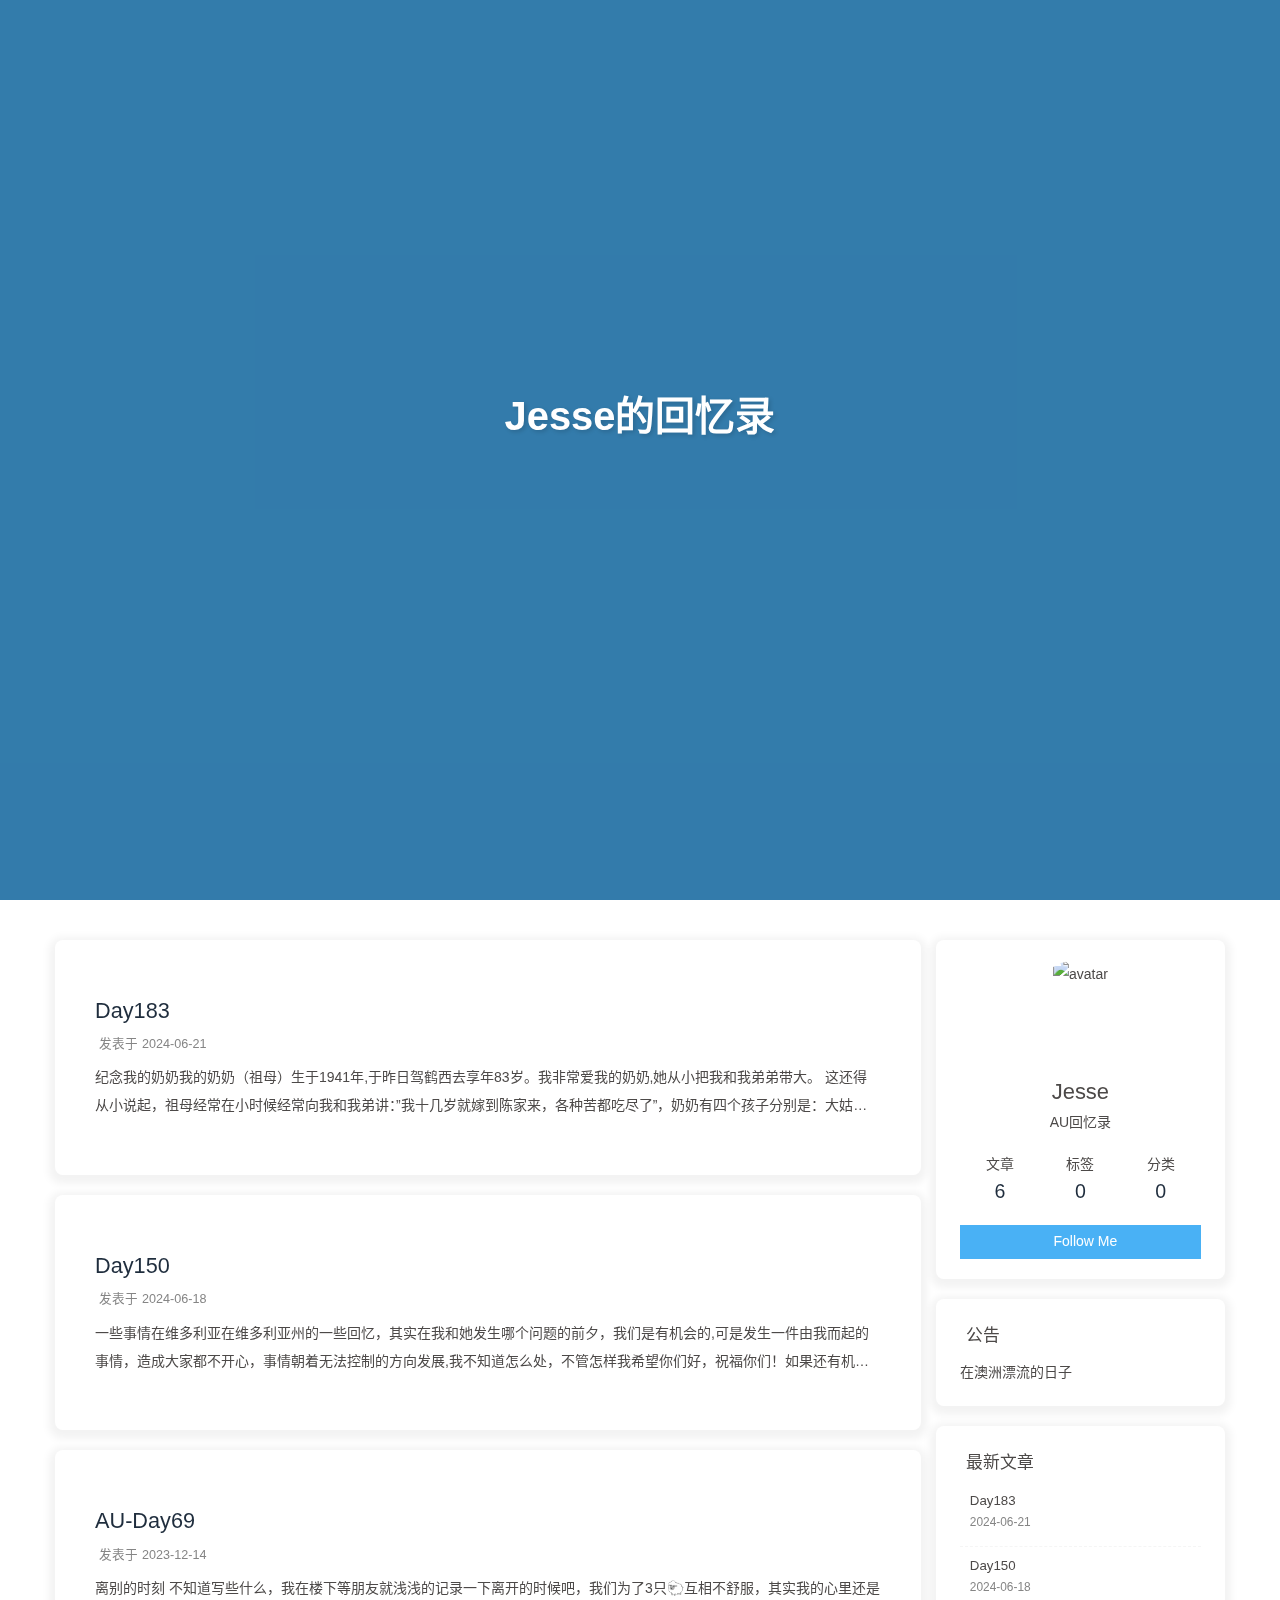
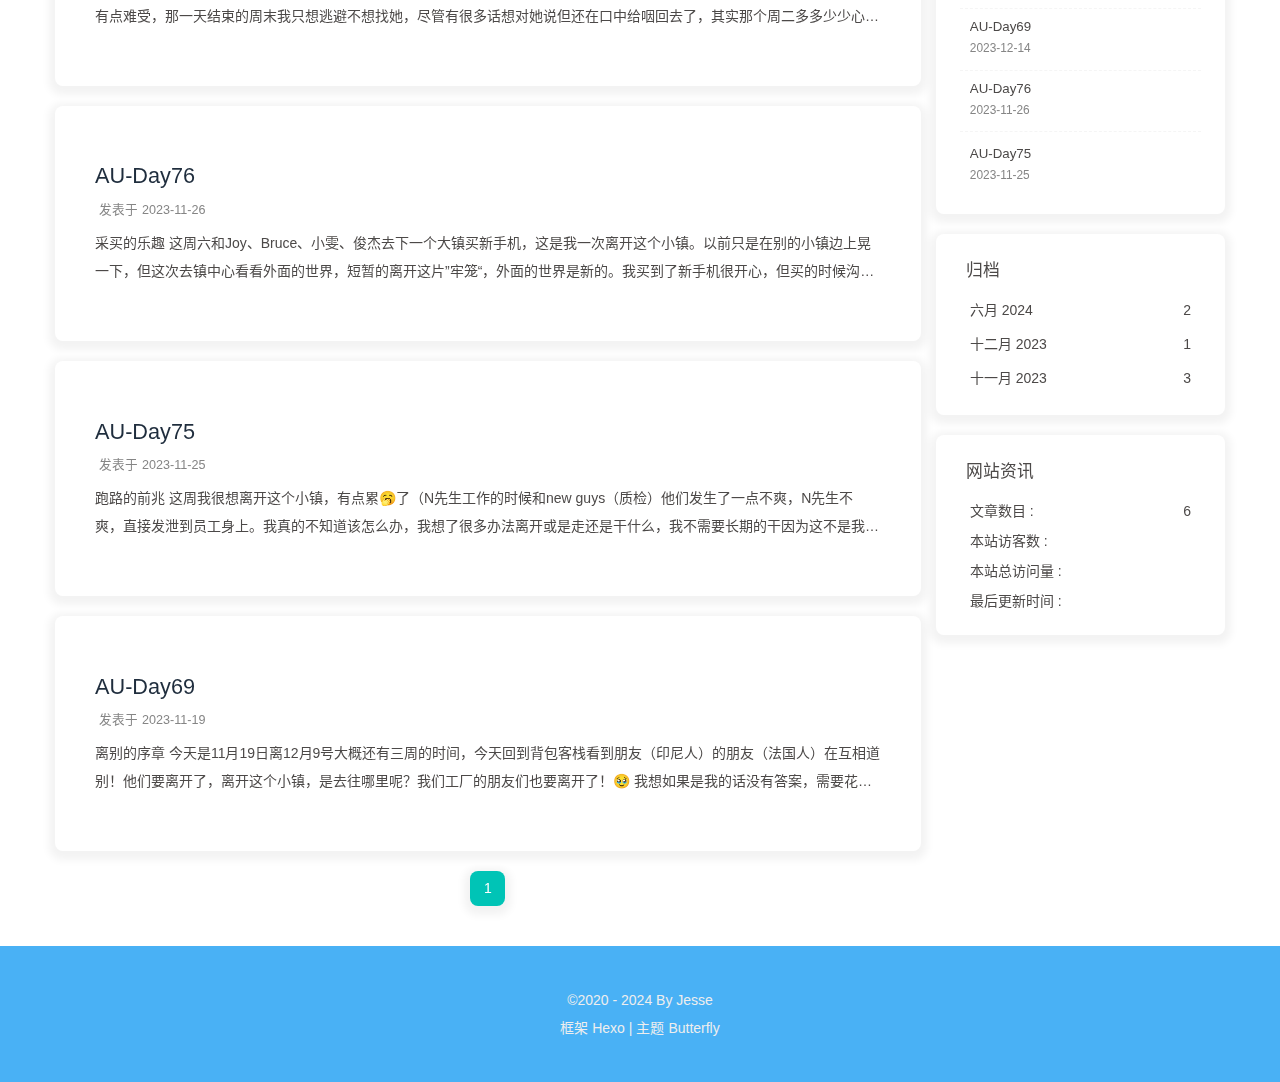
==== commit 560da919: "Site updated: 2024-06-21 02:08:40" ====
--- a/index.html
+++ b/index.html
@@ -54,7 +54,7 @@
   isHome: true,
   isHighlightShrink: false,
   isToc: false,
-  postUpdate: '2024-06-18 21:13:53'
+  postUpdate: '2024-06-21 02:08:39'
 }</script><script>(win=>{
       win.saveToLocal = {
         set: (key, value, ttl) => {
@@ -151,7 +151,8 @@
         }
       }
       detectApple()
-    })(window)</script><meta name="generator" content="Hexo 7.0.0"></head><body><div id="web_bg"></div><div id="sidebar"><div id="menu-mask"></div><div id="sidebar-menus"><div class="avatar-img is-center"><img src="https://i.loli.net/2021/02/24/5O1day2nriDzjSu.png" onerror="onerror=null;src='/img/friend_404.gif'" alt="avatar"/></div><div class="sidebar-site-data site-data is-center"><a href="/archives/"><div class="headline">文章</div><div class="length-num">5</div></a><a href="/tags/"><div class="headline">标签</div><div class="length-num">0</div></a><a href="/categories/"><div class="headline">分类</div><div class="length-num">0</div></a></div><hr class="custom-hr"/></div></div><div class="page" id="body-wrap"><header class="full_page" id="page-header"><nav id="nav"><span id="blog-info"><a href="/" title="Jesse的回忆录"><span class="site-name">Jesse的回忆录</span></a></span><div id="menus"><div id="search-button"><a class="site-page social-icon search" href="javascript:void(0);"><i class="fas fa-search fa-fw"></i><span> 搜索</span></a></div><div id="toggle-menu"><a class="site-page" href="javascript:void(0);"><i class="fas fa-bars fa-fw"></i></a></div></div></nav><div id="site-info"><h1 id="site-title">Jesse的回忆录</h1><div id="site-subtitle"><span id="subtitle"></span></div></div><div id="scroll-down"><i class="fas fa-angle-down scroll-down-effects"></i></div></header><main class="layout" id="content-inner"><div class="recent-posts" id="recent-posts"><div class="recent-post-item"><div class="recent-post-info no-cover"><a class="article-title" href="/posts/362f258f.html" title="Day150">Day150</a><div class="article-meta-wrap"><span class="post-meta-date"><i class="far fa-calendar-alt"></i><span class="article-meta-label">发表于</span><time datetime="2024-06-18T10:39:07.000Z" title="发表于 2024-06-18 20:09:07">2024-06-18</time></span></div><div class="content">一些事情在维多利亚在维多利亚州的一些回忆，其实在我和她发生哪个问题的前夕，我们是有机会的,可是发生一件由我而起的事情，造成大家都不开心，事情朝着无法控制的方向发展,我不知道怎么处，不管怎样我希望你们好，祝福你们！如果还有机会的话我还会回来的，回来找你,给你买一束花，说我的内心的想法，在很早的时候! 当时介绍对象的时候，其实我是可以的！我心里很喜欢你但我知道以那个时候的我,不管各个方面都达不到要求,这是我和roy的对话：“这是就是她的家了，我以后要去加拿大我觉得她也不会跟我一起去的，虽然我也很喜欢，但我不知道怎么表述.” 介绍的时候我又说：”我可以的，我会继续在这里干，以后计划留在澳洲。“ 闲暇时间的时候去她家玩的时候，我遇到她哥，我叫他：“大哥好“！好惨，她哥说：“我不是你哥，别叫我大哥！” 呜呜呜好伤心噢，自卑了！这个发生以后我都没有进她们家的门，我都站在外面等她们。故事回到发生争执后，我说了很对抱怨的话，例如：”我们的关系就值一只羊””可以为一只羊而吵起来“，“一天sha两千只，不说两千只都是我做的，起码有一半是我做的，到返回区连1%都不到”。对不起 ，我的话很直接伤害了你，吵架后 ...</div></div></div><div class="recent-post-item"><div class="recent-post-info no-cover"><a class="article-title" href="/posts/14122023.html" title="AU-Day69">AU-Day69</a><div class="article-meta-wrap"><span class="post-meta-date"><i class="far fa-calendar-alt"></i><span class="article-meta-label">发表于</span><time datetime="2023-12-14T04:14:52.570Z" title="发表于 2023-12-14 13:44:52">2023-12-14</time></span></div><div class="content">离别的时刻   不知道写些什么，我在楼下等朋友就浅浅的记录一下离开的时候吧，我们为了3只🐑互相不舒服，其实我的心里还是有点难受，那一天结束的周末我只想逃避不想找她，尽管有很多话想对她说但还在口中给咽回去了，其实那个周二多多少少心里有我的一点意思，但是我不想承认。我也说过我说不太可能啦，我是一个背包客几率很小啦，然后周三就找个理由直接否认。后面我生病了身体状况不是很好，她找我讲我帮忙做一下我拒绝了，那一天就是矛盾的开始
+    })(window)</script><meta name="generator" content="Hexo 7.0.0"></head><body><div id="web_bg"></div><div id="sidebar"><div id="menu-mask"></div><div id="sidebar-menus"><div class="avatar-img is-center"><img src="https://i.loli.net/2021/02/24/5O1day2nriDzjSu.png" onerror="onerror=null;src='/img/friend_404.gif'" alt="avatar"/></div><div class="sidebar-site-data site-data is-center"><a href="/archives/"><div class="headline">文章</div><div class="length-num">6</div></a><a href="/tags/"><div class="headline">标签</div><div class="length-num">0</div></a><a href="/categories/"><div class="headline">分类</div><div class="length-num">0</div></a></div><hr class="custom-hr"/></div></div><div class="page" id="body-wrap"><header class="full_page" id="page-header"><nav id="nav"><span id="blog-info"><a href="/" title="Jesse的回忆录"><span class="site-name">Jesse的回忆录</span></a></span><div id="menus"><div id="search-button"><a class="site-page social-icon search" href="javascript:void(0);"><i class="fas fa-search fa-fw"></i><span> 搜索</span></a></div><div id="toggle-menu"><a class="site-page" href="javascript:void(0);"><i class="fas fa-bars fa-fw"></i></a></div></div></nav><div id="site-info"><h1 id="site-title">Jesse的回忆录</h1><div id="site-subtitle"><span id="subtitle"></span></div></div><div id="scroll-down"><i class="fas fa-angle-down scroll-down-effects"></i></div></header><main class="layout" id="content-inner"><div class="recent-posts" id="recent-posts"><div class="recent-post-item"><div class="recent-post-info no-cover"><a class="article-title" href="/posts/1a880a78.html" title="Day183">Day183</a><div class="article-meta-wrap"><span class="post-meta-date"><i class="far fa-calendar-alt"></i><span class="article-meta-label">发表于</span><time datetime="2024-06-20T14:59:06.000Z" title="发表于 2024-06-21 00:29:06">2024-06-21</time></span></div><div class="content">纪念我的奶奶我的奶奶（祖母）生于1941年,于昨日驾鹤西去享年83岁。我非常爱我的奶奶,她从小把我和我弟弟带大。
+这还得从小说起，祖母经常在小时候经常向我和我弟讲：”我十几岁就嫁到陈家来，各种苦都吃尽了”，奶奶有四个孩子分别是：大姑、二姑、幺姑、我爸，我爸十几岁的时候我爷爷就去世了！”我的爸爸每当遇到难以诉说的时候就会向我们讲:“我是十几岁爹就走了，只剩一个妈在身边!”祖母经常说：“生二姑的时候，还有手中牵着大姑去干农活！”，因为家贫，我的姑姑们都没有读完高中也包括我爸爸，祖母说那时候我的幺姑还是大姑被老师看中叫去读书，老师说：”不要学费，免费来读“，不知道因为什么原因家里没有同意，就早早辍学！我的爸爸也是没怎么读书，祖母说：”小时候叫我爸去读书,他跑去爬桐子树“！到了那个特殊年代，我奶奶说：“那时候是吃大锅饭，大家和队（社）里的人一起挣工分，一起去食堂吃饭，在那个时候我奶奶也是其中的一员，大家白天就去劳动，吃饭就去公社里吃大锅饭，那时候大家的生产的积极性不高，经常是吃不饱饭，我祖母的爹或妈会来探望祖母带上一些吃的，是偷偷的来探望！祖母说被逮住了就要挨公社人的打。“例如祖母晚上的事情去 ...</div></div></div><div class="recent-post-item"><div class="recent-post-info no-cover"><a class="article-title" href="/posts/362f258f.html" title="Day150">Day150</a><div class="article-meta-wrap"><span class="post-meta-date"><i class="far fa-calendar-alt"></i><span class="article-meta-label">发表于</span><time datetime="2024-06-18T10:39:07.000Z" title="发表于 2024-06-18 20:09:07">2024-06-18</time></span></div><div class="content">一些事情在维多利亚在维多利亚州的一些回忆，其实在我和她发生哪个问题的前夕，我们是有机会的,可是发生一件由我而起的事情，造成大家都不开心，事情朝着无法控制的方向发展,我不知道怎么处，不管怎样我希望你们好，祝福你们！如果还有机会的话我还会回来的，回来找你,给你买一束花，说我的内心的想法，在很早的时候! 当时介绍对象的时候，其实我是可以的！我心里很喜欢你但我知道以那个时候的我,不管各个方面都达不到要求,这是我和roy的对话：“这是就是她的家了，我以后要去加拿大我觉得她也不会跟我一起去的，虽然我也很喜欢，但我不知道怎么表述.” 介绍的时候我又说：”我可以的，我会继续在这里干，以后计划留在澳洲。“ 闲暇时间的时候去她家玩的时候，我遇到她哥，我叫他：“大哥好“！好惨，她哥说：“我不是你哥，别叫我大哥！” 呜呜呜好伤心噢，自卑了！这个发生以后我都没有进她们家的门，我都站在外面等她们。故事回到发生争执后，我说了很对抱怨的话，例如：”我们的关系就值一只羊””可以为一只羊而吵起来“，“一天sha两千只，不说两千只都是我做的，起码有一半是我做的，到返回区连1%都不到”。对不起 ，我的话很直接伤害了你，吵架后 ...</div></div></div><div class="recent-post-item"><div class="recent-post-info no-cover"><a class="article-title" href="/posts/14122023.html" title="AU-Day69">AU-Day69</a><div class="article-meta-wrap"><span class="post-meta-date"><i class="far fa-calendar-alt"></i><span class="article-meta-label">发表于</span><time datetime="2023-12-14T04:14:52.570Z" title="发表于 2023-12-14 13:44:52">2023-12-14</time></span></div><div class="content">离别的时刻   不知道写些什么，我在楼下等朋友就浅浅的记录一下离开的时候吧，我们为了3只🐑互相不舒服，其实我的心里还是有点难受，那一天结束的周末我只想逃避不想找她，尽管有很多话想对她说但还在口中给咽回去了，其实那个周二多多少少心里有我的一点意思，但是我不想承认。我也说过我说不太可能啦，我是一个背包客几率很小啦，然后周三就找个理由直接否认。后面我生病了身体状况不是很好，她找我讲我帮忙做一下我拒绝了，那一天就是矛盾的开始
 </div></div></div><div class="recent-post-item"><div class="recent-post-info no-cover"><a class="article-title" href="/posts/dd123.html" title="AU-Day76">AU-Day76</a><div class="article-meta-wrap"><span class="post-meta-date"><i class="far fa-calendar-alt"></i><span class="article-meta-label">发表于</span><time datetime="2023-11-25T21:56:44.160Z" title="发表于 2023-11-26 07:26:44">2023-11-26</time></span></div><div class="content">采买的乐趣  这周六和Joy、Bruce、小雯、俊杰去下一个大镇买新手机，这是我一次离开这个小镇。以前只是在别的小镇边上晃一下，但这次去镇中心看看外面的世界，短暂的离开这片”牢笼“，外面的世界是新的。我买到了新手机很开心，但买的时候沟通出了一点意外-版本说错了导致店员给我拿错了（我说怎么这么便宜😄）卖完了就去了一家🀄️式餐厅点了一份麻婆豆腐带回去吃，挺好吃的😋 正宗噢，离开餐厅的时候又去亚超买了点东西，我看哪些东西是我从小吃到大的食物🍜。。。。。买完的时候抱着食物还开错了🚗🚪（别人的、而且车上还有人😅）回到🎒家里，跟每个朋友都讲了下，有的给我讲笑话（做阑尾手术的印记特别像某初代4s手机一样（有人拿他的东西换了一部手机））WL给我讲 你新手机就开始下载麦当劳app？oh，look！ open the store and them go to install books！（ some books）you need learn it！
 回家的路途  从大镇回到小镇要开很久的车🚗，他们&#x2F;她们都睡着了，我看着车窗外的天空会想着这几个月的时光，就像梦一样！ 
 
@@ -160,7 +161,7 @@
 # ...</div></div></div><div class="recent-post-item"><div class="recent-post-info no-cover"><a class="article-title" href="/posts/0.html" title="AU-Day75">AU-Day75</a><div class="article-meta-wrap"><span class="post-meta-date"><i class="far fa-calendar-alt"></i><span class="article-meta-label">发表于</span><time datetime="2023-11-24T16:05:37.069Z" title="发表于 2023-11-25 01:35:37">2023-11-25</time></span></div><div class="content">跑路的前兆  这周我很想离开这个小镇，有点累🥱了（N先生工作的时候和new guys（质检）他们发生了一点不爽，N先生不爽，直接发泄到员工身上。我真的不知道该怎么办，我想了很多办法离开或是走还是干什么，我不需要长期的干因为这不是我的目标，我的朋友开始离开这种感觉会带入给我。纵使我装作“我很好”但内心实则痛苦，所以我告诉他们我准备走了，这周我说我下周就离开了我发现很多人都会来问我 是真的吗？你要去哪里工作？我想也许我会去阿宝社区（包吃又包住，多好啊！）做餐厅或者超商的收银，也许我会去工地上工作（钱多啊哈哈）大家都给我说继续干8，没事的！如果你觉得累了你就跟别人换下位置,D先生说：“Jesse 继续干8⃣️，没有你一起。早上走路上班🚶‍♀️都没有人聊聊天了，而且搞不好D先生自己也会被叫去做我的工作（哈哈😂）。“我回答到：😂 你个小妖精！easy job 想的挺美的啊！ 
 背包客的选择  这周二还发生了一个令人尴尬😅的事情，大哥跑去说了一件事！而我周三还是周四早上还去给人家讲,那我只能快速找个理由，然后脚底🦶抹油开溜咯！这不是我的意思啦😅！如果我想，我会自己讲的，但我这个年龄（ ...</div></div></div><div class="recent-post-item"><div class="recent-post-info no-cover"><a class="article-title" href="/posts/e7b16725.html" title="AU-Day69">AU-Day69</a><div class="article-meta-wrap"><span class="post-meta-date"><i class="far fa-calendar-alt"></i><span class="article-meta-label">发表于</span><time datetime="2023-11-19T00:06:58.843Z" title="发表于 2023-11-19 09:36:58">2023-11-19</time></span></div><div class="content">离别的序章  今天是11月19日离12月9号大概还有三周的时间，今天回到背包客栈看到朋友（印尼人）的朋友（法国人）在互相道别！他们要离开了，离开这个小镇，是去往哪里呢？我们工厂的朋友们也要离开了！🥹 我想如果是我的话没有答案，需要花一些时间去思索。
 游玩的乐趣  今天去和Joy他们冲浪了🏄‍♀️，这是我从来没有过的，以前在是旱鸭子，没有碰过水。当下水的那一刻很凉的感觉，从脚🦶开始一直到脖子，D老师帮我泼水（这样能使得身体快点接受温度）D老师数：1，2，3！下水我就下去了，那种感觉就像被吞噬一样，感受水的压强！浸泡到水里感觉很好！  玩水玩到累了我就跑去阴凉地方，没有任何的防晒的保护措施，今天结束去吃了汉堡🍔，汉堡有点油，里面有洋葱🧅圈但是经过油炸后已经没有洋葱的味道了，很好吃 但有一点油  ！
-朋友的关心  回来后我去洗澡，感觉有点累，我回来了就睡了一会，我醒来的时候已经7点了，B先生来找我说你要吃牛排🥩吗？我说 a littie  这时候我还躺在床上放着歌《不能说的秘密㊙️》WL问我 are you crying? 我说sorry 我以为我放得有点大声🔊，原来他是关心我 ...</div></div></div><nav id="pagination"><div class="pagination"><span class="page-number current">1</span></div></nav></div><div class="aside-content" id="aside-content"><div class="card-widget card-info"><div class="is-center"><div class="avatar-img"><img src="https://i.loli.net/2021/02/24/5O1day2nriDzjSu.png" onerror="this.onerror=null;this.src='/img/friend_404.gif'" alt="avatar"/></div><div class="author-info__name">Jesse</div><div class="author-info__description">AU回忆录</div></div><div class="card-info-data site-data is-center"><a href="/archives/"><div class="headline">文章</div><div class="length-num">5</div></a><a href="/tags/"><div class="headline">标签</div><div class="length-num">0</div></a><a href="/categories/"><div class="headline">分类</div><div class="length-num">0</div></a></div><a id="card-info-btn" target="_blank" rel="noopener" href="https://github.com/Jesse77946"><i class="https://avatars.githubusercontent.com/u/41478476?v=4"></i><span>Follow Me</span></a></div><div class="card-widget card-announcement"><div class="item-headline"><i class="fas fa-bullhorn fa-shake"></i><span>公告</span></div><div class="announcement_content">在澳洲漂流的日子</div></div><div class="sticky_layout"><div class="card-widget card-recent-post"><div class="item-headline"><i class="fas fa-history"></i><span>最新文章</span></div><div class="aside-list"><div class="aside-list-item no-cover"><div class="content"><a class="title" href="/posts/362f258f.html" title="Day150">Day150</a><time datetime="2024-06-18T10:39:07.000Z" title="发表于 2024-06-18 20:09:07">2024-06-18</time></div></div><div class="aside-list-item no-cover"><div class="content"><a class="title" href="/posts/14122023.html" title="AU-Day69">AU-Day69</a><time datetime="2023-12-14T04:14:52.570Z" title="发表于 2023-12-14 13:44:52">2023-12-14</time></div></div><div class="aside-list-item no-cover"><div class="content"><a class="title" href="/posts/dd123.html" title="AU-Day76">AU-Day76</a><time datetime="2023-11-25T21:56:44.160Z" title="发表于 2023-11-26 07:26:44">2023-11-26</time></div></div><div class="aside-list-item no-cover"><div class="content"><a class="title" href="/posts/0.html" title="AU-Day75">AU-Day75</a><time datetime="2023-11-24T16:05:37.069Z" title="发表于 2023-11-25 01:35:37">2023-11-25</time></div></div><div class="aside-list-item no-cover"><div class="content"><a class="title" href="/posts/e7b16725.html" title="AU-Day69">AU-Day69</a><time datetime="2023-11-19T00:06:58.843Z" title="发表于 2023-11-19 09:36:58">2023-11-19</time></div></div></div></div><div class="card-widget card-archives"><div class="item-headline"><i class="fas fa-archive"></i><span>归档</span></div><ul class="card-archive-list"><li class="card-archive-list-item"><a class="card-archive-list-link" href="/archives/2024/06/"><span class="card-archive-list-date">六月 2024</span><span class="card-archive-list-count">1</span></a></li><li class="card-archive-list-item"><a class="card-archive-list-link" href="/archives/2023/12/"><span class="card-archive-list-date">十二月 2023</span><span class="card-archive-list-count">1</span></a></li><li class="card-archive-list-item"><a class="card-archive-list-link" href="/archives/2023/11/"><span class="card-archive-list-date">十一月 2023</span><span class="card-archive-list-count">3</span></a></li></ul></div><div class="card-widget card-webinfo"><div class="item-headline"><i class="fas fa-chart-line"></i><span>网站资讯</span></div><div class="webinfo"><div class="webinfo-item"><div class="item-name">文章数目 :</div><div class="item-count">5</div></div><div class="webinfo-item"><div class="item-name">本站访客数 :</div><div class="item-count" id="busuanzi_value_site_uv"><i class="fa-solid fa-spinner fa-spin"></i></div></div><div class="webinfo-item"><div class="item-name">本站总访问量 :</div><div class="item-count" id="busuanzi_value_site_pv"><i class="fa-solid fa-spinner fa-spin"></i></div></div><div class="webinfo-item"><div class="item-name">最后更新时间 :</div><div class="item-count" id="last-push-date" data-lastPushDate="2024-06-18T11:43:53.153Z"><i class="fa-solid fa-spinner fa-spin"></i></div></div></div></div></div></div></main><footer id="footer"><div id="footer-wrap"><div class="copyright">&copy;2020 - 2024 By Jesse</div><div class="framework-info"><span>框架 </span><a target="_blank" rel="noopener" href="https://hexo.io">Hexo</a><span class="footer-separator">|</span><span>主题 </span><a target="_blank" rel="noopener" href="https://github.com/jerryc127/hexo-theme-butterfly">Butterfly</a></div></div></footer></div><div id="rightside"><div id="rightside-config-hide"><button id="darkmode" type="button" title="浅色和深色模式转换"><i class="fas fa-adjust"></i></button><button id="hide-aside-btn" type="button" title="单栏和双栏切换"><i class="fas fa-arrows-alt-h"></i></button></div><div id="rightside-config-show"><button id="rightside-config" type="button" title="设置"><i class="fas fa-cog fa-spin"></i></button><button id="go-up" type="button" title="回到顶部"><span class="scroll-percent"></span><i class="fas fa-arrow-up"></i></button></div></div><div><script src="/js/utils.js"></script><script src="/js/main.js"></script><script src="https://cdn.jsdelivr.net/npm/@fancyapps/ui/dist/fancybox/fancybox.umd.min.js"></script><div class="js-pjax"><script>window.typedJSFn = {
+朋友的关心  回来后我去洗澡，感觉有点累，我回来了就睡了一会，我醒来的时候已经7点了，B先生来找我说你要吃牛排🥩吗？我说 a littie  这时候我还躺在床上放着歌《不能说的秘密㊙️》WL问我 are you crying? 我说sorry 我以为我放得有点大声🔊，原来他是关心我 ...</div></div></div><nav id="pagination"><div class="pagination"><span class="page-number current">1</span></div></nav></div><div class="aside-content" id="aside-content"><div class="card-widget card-info"><div class="is-center"><div class="avatar-img"><img src="https://i.loli.net/2021/02/24/5O1day2nriDzjSu.png" onerror="this.onerror=null;this.src='/img/friend_404.gif'" alt="avatar"/></div><div class="author-info__name">Jesse</div><div class="author-info__description">AU回忆录</div></div><div class="card-info-data site-data is-center"><a href="/archives/"><div class="headline">文章</div><div class="length-num">6</div></a><a href="/tags/"><div class="headline">标签</div><div class="length-num">0</div></a><a href="/categories/"><div class="headline">分类</div><div class="length-num">0</div></a></div><a id="card-info-btn" target="_blank" rel="noopener" href="https://github.com/Jesse77946"><i class="https://avatars.githubusercontent.com/u/41478476?v=4"></i><span>Follow Me</span></a></div><div class="card-widget card-announcement"><div class="item-headline"><i class="fas fa-bullhorn fa-shake"></i><span>公告</span></div><div class="announcement_content">在澳洲漂流的日子</div></div><div class="sticky_layout"><div class="card-widget card-recent-post"><div class="item-headline"><i class="fas fa-history"></i><span>最新文章</span></div><div class="aside-list"><div class="aside-list-item no-cover"><div class="content"><a class="title" href="/posts/1a880a78.html" title="Day183">Day183</a><time datetime="2024-06-20T14:59:06.000Z" title="发表于 2024-06-21 00:29:06">2024-06-21</time></div></div><div class="aside-list-item no-cover"><div class="content"><a class="title" href="/posts/362f258f.html" title="Day150">Day150</a><time datetime="2024-06-18T10:39:07.000Z" title="发表于 2024-06-18 20:09:07">2024-06-18</time></div></div><div class="aside-list-item no-cover"><div class="content"><a class="title" href="/posts/14122023.html" title="AU-Day69">AU-Day69</a><time datetime="2023-12-14T04:14:52.570Z" title="发表于 2023-12-14 13:44:52">2023-12-14</time></div></div><div class="aside-list-item no-cover"><div class="content"><a class="title" href="/posts/dd123.html" title="AU-Day76">AU-Day76</a><time datetime="2023-11-25T21:56:44.160Z" title="发表于 2023-11-26 07:26:44">2023-11-26</time></div></div><div class="aside-list-item no-cover"><div class="content"><a class="title" href="/posts/0.html" title="AU-Day75">AU-Day75</a><time datetime="2023-11-24T16:05:37.069Z" title="发表于 2023-11-25 01:35:37">2023-11-25</time></div></div></div></div><div class="card-widget card-archives"><div class="item-headline"><i class="fas fa-archive"></i><span>归档</span></div><ul class="card-archive-list"><li class="card-archive-list-item"><a class="card-archive-list-link" href="/archives/2024/06/"><span class="card-archive-list-date">六月 2024</span><span class="card-archive-list-count">2</span></a></li><li class="card-archive-list-item"><a class="card-archive-list-link" href="/archives/2023/12/"><span class="card-archive-list-date">十二月 2023</span><span class="card-archive-list-count">1</span></a></li><li class="card-archive-list-item"><a class="card-archive-list-link" href="/archives/2023/11/"><span class="card-archive-list-date">十一月 2023</span><span class="card-archive-list-count">3</span></a></li></ul></div><div class="card-widget card-webinfo"><div class="item-headline"><i class="fas fa-chart-line"></i><span>网站资讯</span></div><div class="webinfo"><div class="webinfo-item"><div class="item-name">文章数目 :</div><div class="item-count">6</div></div><div class="webinfo-item"><div class="item-name">本站访客数 :</div><div class="item-count" id="busuanzi_value_site_uv"><i class="fa-solid fa-spinner fa-spin"></i></div></div><div class="webinfo-item"><div class="item-name">本站总访问量 :</div><div class="item-count" id="busuanzi_value_site_pv"><i class="fa-solid fa-spinner fa-spin"></i></div></div><div class="webinfo-item"><div class="item-name">最后更新时间 :</div><div class="item-count" id="last-push-date" data-lastPushDate="2024-06-20T16:38:39.604Z"><i class="fa-solid fa-spinner fa-spin"></i></div></div></div></div></div></div></main><footer id="footer"><div id="footer-wrap"><div class="copyright">&copy;2020 - 2024 By Jesse</div><div class="framework-info"><span>框架 </span><a target="_blank" rel="noopener" href="https://hexo.io">Hexo</a><span class="footer-separator">|</span><span>主题 </span><a target="_blank" rel="noopener" href="https://github.com/jerryc127/hexo-theme-butterfly">Butterfly</a></div></div></footer></div><div id="rightside"><div id="rightside-config-hide"><button id="darkmode" type="button" title="浅色和深色模式转换"><i class="fas fa-adjust"></i></button><button id="hide-aside-btn" type="button" title="单栏和双栏切换"><i class="fas fa-arrows-alt-h"></i></button></div><div id="rightside-config-show"><button id="rightside-config" type="button" title="设置"><i class="fas fa-cog fa-spin"></i></button><button id="go-up" type="button" title="回到顶部"><span class="scroll-percent"></span><i class="fas fa-arrow-up"></i></button></div></div><div><script src="/js/utils.js"></script><script src="/js/main.js"></script><script src="https://cdn.jsdelivr.net/npm/@fancyapps/ui/dist/fancybox/fancybox.umd.min.js"></script><div class="js-pjax"><script>window.typedJSFn = {
   init: (str) => {
     window.typed = new Typed('#subtitle', Object.assign({
       strings: str,
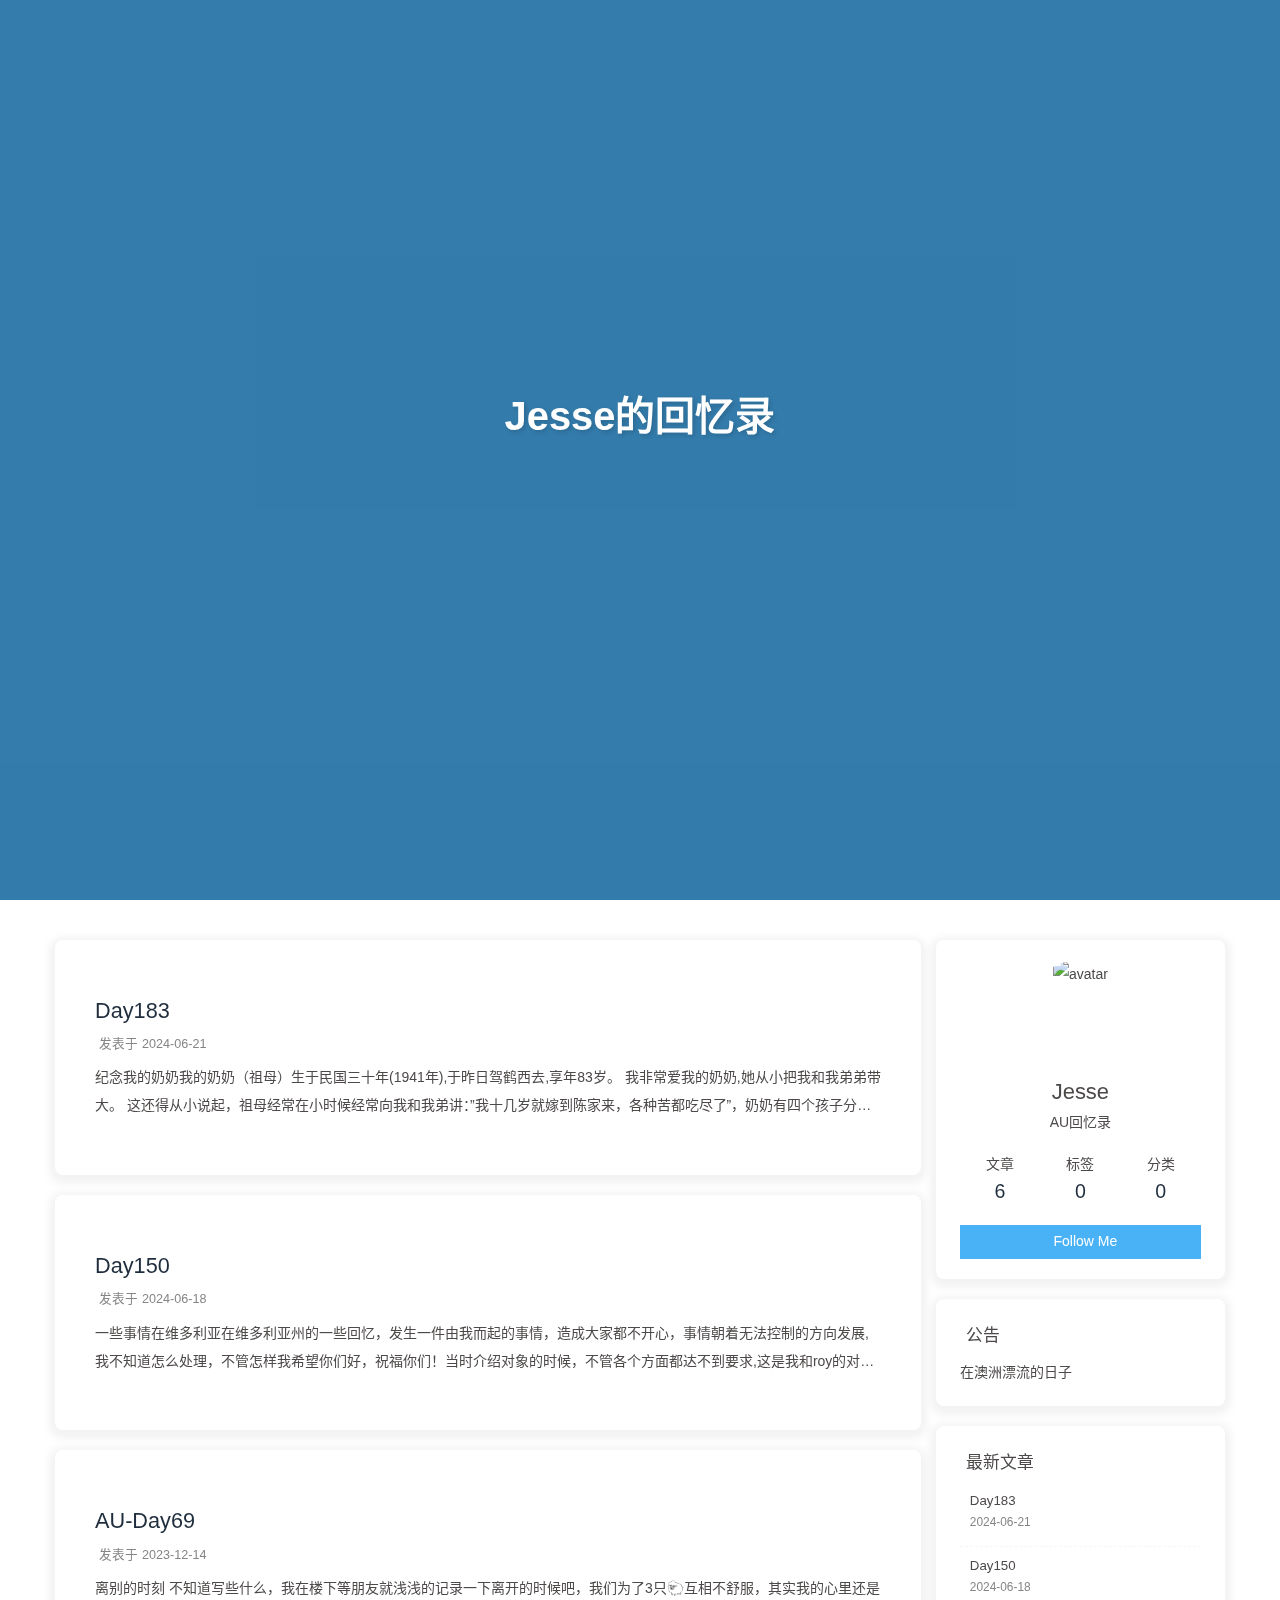
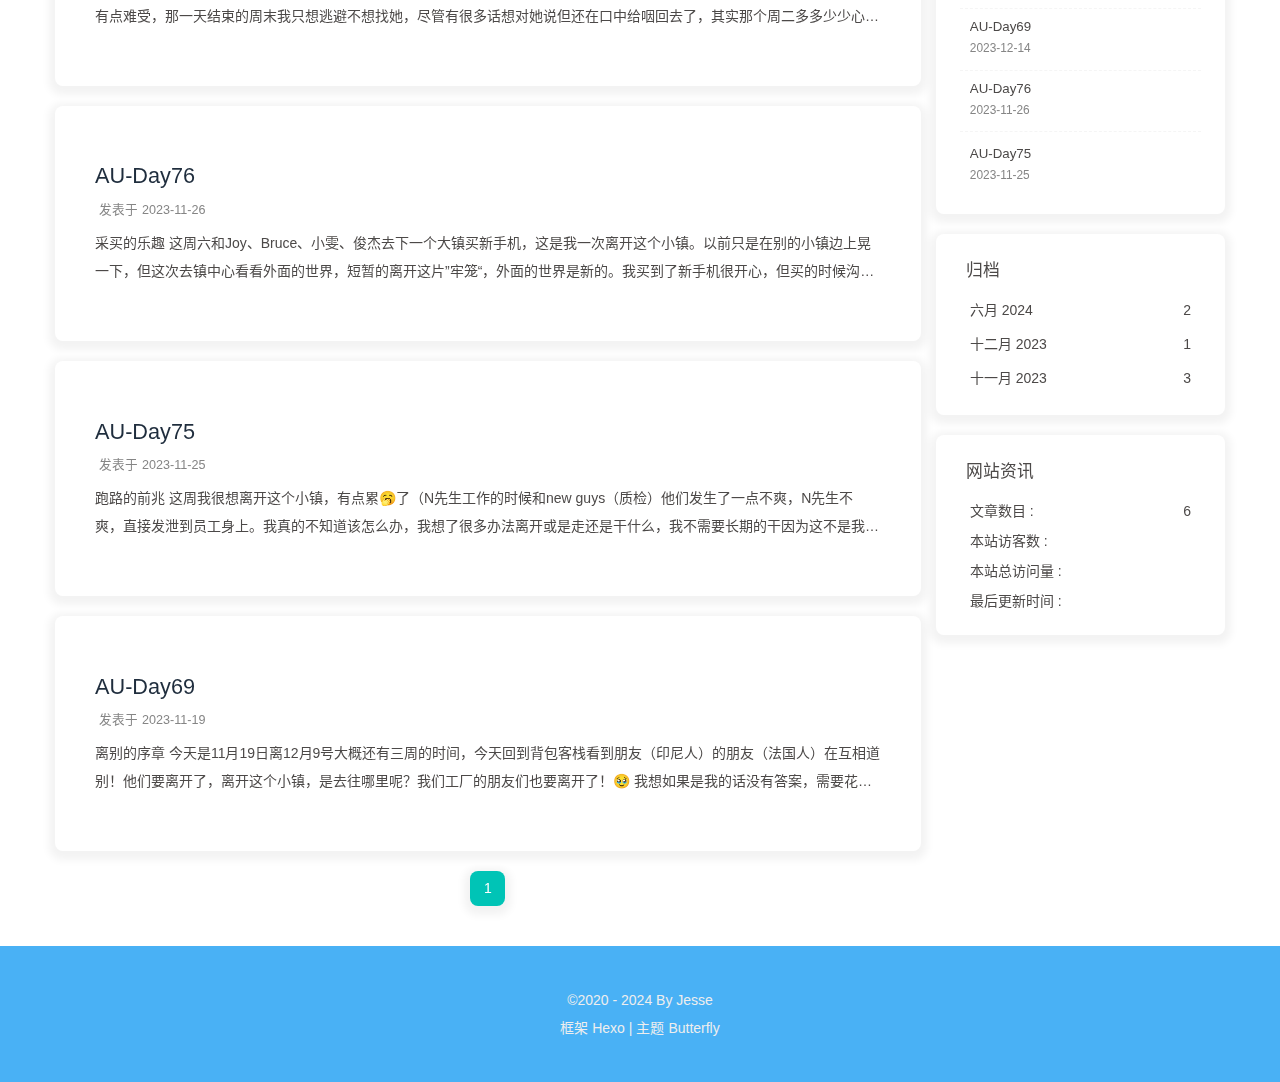
==== commit 7fb721d1: "Site updated: 2024-07-06 10:50:45" ====
--- a/index.html
+++ b/index.html
@@ -54,7 +54,7 @@
   isHome: true,
   isHighlightShrink: false,
   isToc: false,
-  postUpdate: '2024-06-21 02:08:39'
+  postUpdate: '2024-07-06 10:50:45'
 }</script><script>(win=>{
       win.saveToLocal = {
         set: (key, value, ttl) => {
@@ -151,8 +151,10 @@
         }
       }
       detectApple()
-    })(window)</script><meta name="generator" content="Hexo 7.0.0"></head><body><div id="web_bg"></div><div id="sidebar"><div id="menu-mask"></div><div id="sidebar-menus"><div class="avatar-img is-center"><img src="https://i.loli.net/2021/02/24/5O1day2nriDzjSu.png" onerror="onerror=null;src='/img/friend_404.gif'" alt="avatar"/></div><div class="sidebar-site-data site-data is-center"><a href="/archives/"><div class="headline">文章</div><div class="length-num">6</div></a><a href="/tags/"><div class="headline">标签</div><div class="length-num">0</div></a><a href="/categories/"><div class="headline">分类</div><div class="length-num">0</div></a></div><hr class="custom-hr"/></div></div><div class="page" id="body-wrap"><header class="full_page" id="page-header"><nav id="nav"><span id="blog-info"><a href="/" title="Jesse的回忆录"><span class="site-name">Jesse的回忆录</span></a></span><div id="menus"><div id="search-button"><a class="site-page social-icon search" href="javascript:void(0);"><i class="fas fa-search fa-fw"></i><span> 搜索</span></a></div><div id="toggle-menu"><a class="site-page" href="javascript:void(0);"><i class="fas fa-bars fa-fw"></i></a></div></div></nav><div id="site-info"><h1 id="site-title">Jesse的回忆录</h1><div id="site-subtitle"><span id="subtitle"></span></div></div><div id="scroll-down"><i class="fas fa-angle-down scroll-down-effects"></i></div></header><main class="layout" id="content-inner"><div class="recent-posts" id="recent-posts"><div class="recent-post-item"><div class="recent-post-info no-cover"><a class="article-title" href="/posts/1a880a78.html" title="Day183">Day183</a><div class="article-meta-wrap"><span class="post-meta-date"><i class="far fa-calendar-alt"></i><span class="article-meta-label">发表于</span><time datetime="2024-06-20T14:59:06.000Z" title="发表于 2024-06-21 00:29:06">2024-06-21</time></span></div><div class="content">纪念我的奶奶我的奶奶（祖母）生于1941年,于昨日驾鹤西去享年83岁。我非常爱我的奶奶,她从小把我和我弟弟带大。
-这还得从小说起，祖母经常在小时候经常向我和我弟讲：”我十几岁就嫁到陈家来，各种苦都吃尽了”，奶奶有四个孩子分别是：大姑、二姑、幺姑、我爸，我爸十几岁的时候我爷爷就去世了！”我的爸爸每当遇到难以诉说的时候就会向我们讲:“我是十几岁爹就走了，只剩一个妈在身边!”祖母经常说：“生二姑的时候，还有手中牵着大姑去干农活！”，因为家贫，我的姑姑们都没有读完高中也包括我爸爸，祖母说那时候我的幺姑还是大姑被老师看中叫去读书，老师说：”不要学费，免费来读“，不知道因为什么原因家里没有同意，就早早辍学！我的爸爸也是没怎么读书，祖母说：”小时候叫我爸去读书,他跑去爬桐子树“！到了那个特殊年代，我奶奶说：“那时候是吃大锅饭，大家和队（社）里的人一起挣工分，一起去食堂吃饭，在那个时候我奶奶也是其中的一员，大家白天就去劳动，吃饭就去公社里吃大锅饭，那时候大家的生产的积极性不高，经常是吃不饱饭，我祖母的爹或妈会来探望祖母带上一些吃的，是偷偷的来探望！祖母说被逮住了就要挨公社人的打。“例如祖母晚上的事情去 ...</div></div></div><div class="recent-post-item"><div class="recent-post-info no-cover"><a class="article-title" href="/posts/362f258f.html" title="Day150">Day150</a><div class="article-meta-wrap"><span class="post-meta-date"><i class="far fa-calendar-alt"></i><span class="article-meta-label">发表于</span><time datetime="2024-06-18T10:39:07.000Z" title="发表于 2024-06-18 20:09:07">2024-06-18</time></span></div><div class="content">一些事情在维多利亚在维多利亚州的一些回忆，其实在我和她发生哪个问题的前夕，我们是有机会的,可是发生一件由我而起的事情，造成大家都不开心，事情朝着无法控制的方向发展,我不知道怎么处，不管怎样我希望你们好，祝福你们！如果还有机会的话我还会回来的，回来找你,给你买一束花，说我的内心的想法，在很早的时候! 当时介绍对象的时候，其实我是可以的！我心里很喜欢你但我知道以那个时候的我,不管各个方面都达不到要求,这是我和roy的对话：“这是就是她的家了，我以后要去加拿大我觉得她也不会跟我一起去的，虽然我也很喜欢，但我不知道怎么表述.” 介绍的时候我又说：”我可以的，我会继续在这里干，以后计划留在澳洲。“ 闲暇时间的时候去她家玩的时候，我遇到她哥，我叫他：“大哥好“！好惨，她哥说：“我不是你哥，别叫我大哥！” 呜呜呜好伤心噢，自卑了！这个发生以后我都没有进她们家的门，我都站在外面等她们。故事回到发生争执后，我说了很对抱怨的话，例如：”我们的关系就值一只羊””可以为一只羊而吵起来“，“一天sha两千只，不说两千只都是我做的，起码有一半是我做的，到返回区连1%都不到”。对不起 ，我的话很直接伤害了你，吵架后 ...</div></div></div><div class="recent-post-item"><div class="recent-post-info no-cover"><a class="article-title" href="/posts/14122023.html" title="AU-Day69">AU-Day69</a><div class="article-meta-wrap"><span class="post-meta-date"><i class="far fa-calendar-alt"></i><span class="article-meta-label">发表于</span><time datetime="2023-12-14T04:14:52.570Z" title="发表于 2023-12-14 13:44:52">2023-12-14</time></span></div><div class="content">离别的时刻   不知道写些什么，我在楼下等朋友就浅浅的记录一下离开的时候吧，我们为了3只🐑互相不舒服，其实我的心里还是有点难受，那一天结束的周末我只想逃避不想找她，尽管有很多话想对她说但还在口中给咽回去了，其实那个周二多多少少心里有我的一点意思，但是我不想承认。我也说过我说不太可能啦，我是一个背包客几率很小啦，然后周三就找个理由直接否认。后面我生病了身体状况不是很好，她找我讲我帮忙做一下我拒绝了，那一天就是矛盾的开始
+    })(window)</script><meta name="generator" content="Hexo 7.0.0"></head><body><div id="web_bg"></div><div id="sidebar"><div id="menu-mask"></div><div id="sidebar-menus"><div class="avatar-img is-center"><img src="https://i.loli.net/2021/02/24/5O1day2nriDzjSu.png" onerror="onerror=null;src='/img/friend_404.gif'" alt="avatar"/></div><div class="sidebar-site-data site-data is-center"><a href="/archives/"><div class="headline">文章</div><div class="length-num">6</div></a><a href="/tags/"><div class="headline">标签</div><div class="length-num">0</div></a><a href="/categories/"><div class="headline">分类</div><div class="length-num">0</div></a></div><hr class="custom-hr"/></div></div><div class="page" id="body-wrap"><header class="full_page" id="page-header"><nav id="nav"><span id="blog-info"><a href="/" title="Jesse的回忆录"><span class="site-name">Jesse的回忆录</span></a></span><div id="menus"><div id="search-button"><a class="site-page social-icon search" href="javascript:void(0);"><i class="fas fa-search fa-fw"></i><span> 搜索</span></a></div><div id="toggle-menu"><a class="site-page" href="javascript:void(0);"><i class="fas fa-bars fa-fw"></i></a></div></div></nav><div id="site-info"><h1 id="site-title">Jesse的回忆录</h1><div id="site-subtitle"><span id="subtitle"></span></div></div><div id="scroll-down"><i class="fas fa-angle-down scroll-down-effects"></i></div></header><main class="layout" id="content-inner"><div class="recent-posts" id="recent-posts"><div class="recent-post-item"><div class="recent-post-info no-cover"><a class="article-title" href="/posts/1a880a78.html" title="Day183">Day183</a><div class="article-meta-wrap"><span class="post-meta-date"><i class="far fa-calendar-alt"></i><span class="article-meta-label">发表于</span><time datetime="2024-06-20T14:59:06.000Z" title="发表于 2024-06-21 00:29:06">2024-06-21</time></span></div><div class="content">纪念我的奶奶我的奶奶（祖母）生于民国三十年(1941年),于昨日驾鹤西去,享年83岁。
+   我非常爱我的奶奶,她从小把我和我弟弟带大。
+   这还得从小说起，祖母经常在小时候经常向我和我弟讲：”我十几岁就嫁到陈家来，各种苦都吃尽了”，奶奶有四个孩子分别是：大姑、二姑、幺姑、我爸，我爸十几岁的时候我爷爷就去世了！”我的爸爸每当遇到难以诉说的时候就会向我们讲:“我是十几岁爹就走了，只剩一个妈在身边!”   祖母经常说：“生二姑的时候，还有手中牵着大姑去干农活！”，因为家贫，我的姑姑们都没有读完高中也包括我爸爸，祖母说那时候我的幺姑还是大姑被老师看中叫去读书，老师说：”不要学费，免费来读“，不知道因为什么原因家里没有同意，就早早辍学！我的爸爸也是没怎么读书，祖母说：”小时候叫我爸去读书,他跑去爬桐子树“！到了那个特殊年代，我奶奶说：“那时候是吃大锅饭，大家和队（社）里的人一起挣工分，一起去食堂吃饭，在那个时候我奶奶也是其中的一员，大家白天就去劳动，吃饭就去公社里吃大锅饭，那时候大家的生产的积极性不高，经常是吃不饱饭，我祖母的爹或妈会来探望祖母带上一些吃的，是偷偷的来探望！祖母说被逮住了就要 ...</div></div></div><div class="recent-post-item"><div class="recent-post-info no-cover"><a class="article-title" href="/posts/362f258f.html" title="Day150">Day150</a><div class="article-meta-wrap"><span class="post-meta-date"><i class="far fa-calendar-alt"></i><span class="article-meta-label">发表于</span><time datetime="2024-06-18T10:39:07.000Z" title="发表于 2024-06-18 20:09:07">2024-06-18</time></span></div><div class="content">一些事情在维多利亚在维多利亚州的一些回忆，发生一件由我而起的事情，造成大家都不开心，事情朝着无法控制的方向发展,我不知道怎么处理，不管怎样我希望你们好，祝福你们！当时介绍对象的时候，不管各个方面都达不到要求,这是我和roy的对话：“这是就是她的家了，我以后要去加拿大，大家都有自己的梦想，我相信你也一样，但我不知道怎么表述. 闲暇时间的时候去她家玩的时候，我遇到她哥，我叫他：“大哥好“！好惨，她哥说：“我不是你哥，别叫我大哥！” 呜呜呜自卑了！这个发生以后我都没有进她们家的门，我都站在外面等她们。故事回到发生争执后，我说了很对抱怨的话，例如：”我们的关系就值一只羊””可以为一只羊而吵起来“，“一天sha两千只，不说两千只都是我做的，起码有一半是我做的，到返回区连1%都不到”。对不起 ，我的话很直接伤害了你，吵架后我在bobo的小号中看到我们那时候的照片，我知道我肯定让你很不高兴，从那天起我知道我不会解释了，我下定决心要走了，再到后来我知道了你们在一起的消息，这。。。很突然。哈！祝福你们！
+在Tas游玩的时候在Tas游玩的时候是12月低，那时候我大概已经离开一个月了，他们都说：“既然都交了 ...</div></div></div><div class="recent-post-item"><div class="recent-post-info no-cover"><a class="article-title" href="/posts/14122023.html" title="AU-Day69">AU-Day69</a><div class="article-meta-wrap"><span class="post-meta-date"><i class="far fa-calendar-alt"></i><span class="article-meta-label">发表于</span><time datetime="2023-12-14T04:14:52.570Z" title="发表于 2023-12-14 13:44:52">2023-12-14</time></span></div><div class="content">离别的时刻   不知道写些什么，我在楼下等朋友就浅浅的记录一下离开的时候吧，我们为了3只🐑互相不舒服，其实我的心里还是有点难受，那一天结束的周末我只想逃避不想找她，尽管有很多话想对她说但还在口中给咽回去了，其实那个周二多多少少心里有我的一点意思，但是我不想承认。我也说过我说不太可能啦，我是一个背包客几率很小啦，然后周三就找个理由直接否认。后面我生病了身体状况不是很好，她找我讲我帮忙做一下我拒绝了，那一天就是矛盾的开始
 </div></div></div><div class="recent-post-item"><div class="recent-post-info no-cover"><a class="article-title" href="/posts/dd123.html" title="AU-Day76">AU-Day76</a><div class="article-meta-wrap"><span class="post-meta-date"><i class="far fa-calendar-alt"></i><span class="article-meta-label">发表于</span><time datetime="2023-11-25T21:56:44.160Z" title="发表于 2023-11-26 07:26:44">2023-11-26</time></span></div><div class="content">采买的乐趣  这周六和Joy、Bruce、小雯、俊杰去下一个大镇买新手机，这是我一次离开这个小镇。以前只是在别的小镇边上晃一下，但这次去镇中心看看外面的世界，短暂的离开这片”牢笼“，外面的世界是新的。我买到了新手机很开心，但买的时候沟通出了一点意外-版本说错了导致店员给我拿错了（我说怎么这么便宜😄）卖完了就去了一家🀄️式餐厅点了一份麻婆豆腐带回去吃，挺好吃的😋 正宗噢，离开餐厅的时候又去亚超买了点东西，我看哪些东西是我从小吃到大的食物🍜。。。。。买完的时候抱着食物还开错了🚗🚪（别人的、而且车上还有人😅）回到🎒家里，跟每个朋友都讲了下，有的给我讲笑话（做阑尾手术的印记特别像某初代4s手机一样（有人拿他的东西换了一部手机））WL给我讲 你新手机就开始下载麦当劳app？oh，look！ open the store and them go to install books！（ some books）you need learn it！
 回家的路途  从大镇回到小镇要开很久的车🚗，他们&#x2F;她们都睡着了，我看着车窗外的天空会想着这几个月的时光，就像梦一样！ 
 
@@ -161,7 +163,7 @@
 # ...</div></div></div><div class="recent-post-item"><div class="recent-post-info no-cover"><a class="article-title" href="/posts/0.html" title="AU-Day75">AU-Day75</a><div class="article-meta-wrap"><span class="post-meta-date"><i class="far fa-calendar-alt"></i><span class="article-meta-label">发表于</span><time datetime="2023-11-24T16:05:37.069Z" title="发表于 2023-11-25 01:35:37">2023-11-25</time></span></div><div class="content">跑路的前兆  这周我很想离开这个小镇，有点累🥱了（N先生工作的时候和new guys（质检）他们发生了一点不爽，N先生不爽，直接发泄到员工身上。我真的不知道该怎么办，我想了很多办法离开或是走还是干什么，我不需要长期的干因为这不是我的目标，我的朋友开始离开这种感觉会带入给我。纵使我装作“我很好”但内心实则痛苦，所以我告诉他们我准备走了，这周我说我下周就离开了我发现很多人都会来问我 是真的吗？你要去哪里工作？我想也许我会去阿宝社区（包吃又包住，多好啊！）做餐厅或者超商的收银，也许我会去工地上工作（钱多啊哈哈）大家都给我说继续干8，没事的！如果你觉得累了你就跟别人换下位置,D先生说：“Jesse 继续干8⃣️，没有你一起。早上走路上班🚶‍♀️都没有人聊聊天了，而且搞不好D先生自己也会被叫去做我的工作（哈哈😂）。“我回答到：😂 你个小妖精！easy job 想的挺美的啊！ 
 背包客的选择  这周二还发生了一个令人尴尬😅的事情，大哥跑去说了一件事！而我周三还是周四早上还去给人家讲,那我只能快速找个理由，然后脚底🦶抹油开溜咯！这不是我的意思啦😅！如果我想，我会自己讲的，但我这个年龄（ ...</div></div></div><div class="recent-post-item"><div class="recent-post-info no-cover"><a class="article-title" href="/posts/e7b16725.html" title="AU-Day69">AU-Day69</a><div class="article-meta-wrap"><span class="post-meta-date"><i class="far fa-calendar-alt"></i><span class="article-meta-label">发表于</span><time datetime="2023-11-19T00:06:58.843Z" title="发表于 2023-11-19 09:36:58">2023-11-19</time></span></div><div class="content">离别的序章  今天是11月19日离12月9号大概还有三周的时间，今天回到背包客栈看到朋友（印尼人）的朋友（法国人）在互相道别！他们要离开了，离开这个小镇，是去往哪里呢？我们工厂的朋友们也要离开了！🥹 我想如果是我的话没有答案，需要花一些时间去思索。
 游玩的乐趣  今天去和Joy他们冲浪了🏄‍♀️，这是我从来没有过的，以前在是旱鸭子，没有碰过水。当下水的那一刻很凉的感觉，从脚🦶开始一直到脖子，D老师帮我泼水（这样能使得身体快点接受温度）D老师数：1，2，3！下水我就下去了，那种感觉就像被吞噬一样，感受水的压强！浸泡到水里感觉很好！  玩水玩到累了我就跑去阴凉地方，没有任何的防晒的保护措施，今天结束去吃了汉堡🍔，汉堡有点油，里面有洋葱🧅圈但是经过油炸后已经没有洋葱的味道了，很好吃 但有一点油  ！
-朋友的关心  回来后我去洗澡，感觉有点累，我回来了就睡了一会，我醒来的时候已经7点了，B先生来找我说你要吃牛排🥩吗？我说 a littie  这时候我还躺在床上放着歌《不能说的秘密㊙️》WL问我 are you crying? 我说sorry 我以为我放得有点大声🔊，原来他是关心我 ...</div></div></div><nav id="pagination"><div class="pagination"><span class="page-number current">1</span></div></nav></div><div class="aside-content" id="aside-content"><div class="card-widget card-info"><div class="is-center"><div class="avatar-img"><img src="https://i.loli.net/2021/02/24/5O1day2nriDzjSu.png" onerror="this.onerror=null;this.src='/img/friend_404.gif'" alt="avatar"/></div><div class="author-info__name">Jesse</div><div class="author-info__description">AU回忆录</div></div><div class="card-info-data site-data is-center"><a href="/archives/"><div class="headline">文章</div><div class="length-num">6</div></a><a href="/tags/"><div class="headline">标签</div><div class="length-num">0</div></a><a href="/categories/"><div class="headline">分类</div><div class="length-num">0</div></a></div><a id="card-info-btn" target="_blank" rel="noopener" href="https://github.com/Jesse77946"><i class="https://avatars.githubusercontent.com/u/41478476?v=4"></i><span>Follow Me</span></a></div><div class="card-widget card-announcement"><div class="item-headline"><i class="fas fa-bullhorn fa-shake"></i><span>公告</span></div><div class="announcement_content">在澳洲漂流的日子</div></div><div class="sticky_layout"><div class="card-widget card-recent-post"><div class="item-headline"><i class="fas fa-history"></i><span>最新文章</span></div><div class="aside-list"><div class="aside-list-item no-cover"><div class="content"><a class="title" href="/posts/1a880a78.html" title="Day183">Day183</a><time datetime="2024-06-20T14:59:06.000Z" title="发表于 2024-06-21 00:29:06">2024-06-21</time></div></div><div class="aside-list-item no-cover"><div class="content"><a class="title" href="/posts/362f258f.html" title="Day150">Day150</a><time datetime="2024-06-18T10:39:07.000Z" title="发表于 2024-06-18 20:09:07">2024-06-18</time></div></div><div class="aside-list-item no-cover"><div class="content"><a class="title" href="/posts/14122023.html" title="AU-Day69">AU-Day69</a><time datetime="2023-12-14T04:14:52.570Z" title="发表于 2023-12-14 13:44:52">2023-12-14</time></div></div><div class="aside-list-item no-cover"><div class="content"><a class="title" href="/posts/dd123.html" title="AU-Day76">AU-Day76</a><time datetime="2023-11-25T21:56:44.160Z" title="发表于 2023-11-26 07:26:44">2023-11-26</time></div></div><div class="aside-list-item no-cover"><div class="content"><a class="title" href="/posts/0.html" title="AU-Day75">AU-Day75</a><time datetime="2023-11-24T16:05:37.069Z" title="发表于 2023-11-25 01:35:37">2023-11-25</time></div></div></div></div><div class="card-widget card-archives"><div class="item-headline"><i class="fas fa-archive"></i><span>归档</span></div><ul class="card-archive-list"><li class="card-archive-list-item"><a class="card-archive-list-link" href="/archives/2024/06/"><span class="card-archive-list-date">六月 2024</span><span class="card-archive-list-count">2</span></a></li><li class="card-archive-list-item"><a class="card-archive-list-link" href="/archives/2023/12/"><span class="card-archive-list-date">十二月 2023</span><span class="card-archive-list-count">1</span></a></li><li class="card-archive-list-item"><a class="card-archive-list-link" href="/archives/2023/11/"><span class="card-archive-list-date">十一月 2023</span><span class="card-archive-list-count">3</span></a></li></ul></div><div class="card-widget card-webinfo"><div class="item-headline"><i class="fas fa-chart-line"></i><span>网站资讯</span></div><div class="webinfo"><div class="webinfo-item"><div class="item-name">文章数目 :</div><div class="item-count">6</div></div><div class="webinfo-item"><div class="item-name">本站访客数 :</div><div class="item-count" id="busuanzi_value_site_uv"><i class="fa-solid fa-spinner fa-spin"></i></div></div><div class="webinfo-item"><div class="item-name">本站总访问量 :</div><div class="item-count" id="busuanzi_value_site_pv"><i class="fa-solid fa-spinner fa-spin"></i></div></div><div class="webinfo-item"><div class="item-name">最后更新时间 :</div><div class="item-count" id="last-push-date" data-lastPushDate="2024-06-20T16:38:39.604Z"><i class="fa-solid fa-spinner fa-spin"></i></div></div></div></div></div></div></main><footer id="footer"><div id="footer-wrap"><div class="copyright">&copy;2020 - 2024 By Jesse</div><div class="framework-info"><span>框架 </span><a target="_blank" rel="noopener" href="https://hexo.io">Hexo</a><span class="footer-separator">|</span><span>主题 </span><a target="_blank" rel="noopener" href="https://github.com/jerryc127/hexo-theme-butterfly">Butterfly</a></div></div></footer></div><div id="rightside"><div id="rightside-config-hide"><button id="darkmode" type="button" title="浅色和深色模式转换"><i class="fas fa-adjust"></i></button><button id="hide-aside-btn" type="button" title="单栏和双栏切换"><i class="fas fa-arrows-alt-h"></i></button></div><div id="rightside-config-show"><button id="rightside-config" type="button" title="设置"><i class="fas fa-cog fa-spin"></i></button><button id="go-up" type="button" title="回到顶部"><span class="scroll-percent"></span><i class="fas fa-arrow-up"></i></button></div></div><div><script src="/js/utils.js"></script><script src="/js/main.js"></script><script src="https://cdn.jsdelivr.net/npm/@fancyapps/ui/dist/fancybox/fancybox.umd.min.js"></script><div class="js-pjax"><script>window.typedJSFn = {
+朋友的关心  回来后我去洗澡，感觉有点累，我回来了就睡了一会，我醒来的时候已经7点了，B先生来找我说你要吃牛排🥩吗？我说 a littie  这时候我还躺在床上放着歌《不能说的秘密㊙️》WL问我 are you crying? 我说sorry 我以为我放得有点大声🔊，原来他是关心我 ...</div></div></div><nav id="pagination"><div class="pagination"><span class="page-number current">1</span></div></nav></div><div class="aside-content" id="aside-content"><div class="card-widget card-info"><div class="is-center"><div class="avatar-img"><img src="https://i.loli.net/2021/02/24/5O1day2nriDzjSu.png" onerror="this.onerror=null;this.src='/img/friend_404.gif'" alt="avatar"/></div><div class="author-info__name">Jesse</div><div class="author-info__description">AU回忆录</div></div><div class="card-info-data site-data is-center"><a href="/archives/"><div class="headline">文章</div><div class="length-num">6</div></a><a href="/tags/"><div class="headline">标签</div><div class="length-num">0</div></a><a href="/categories/"><div class="headline">分类</div><div class="length-num">0</div></a></div><a id="card-info-btn" target="_blank" rel="noopener" href="https://github.com/Jesse77946"><i class="https://avatars.githubusercontent.com/u/41478476?v=4"></i><span>Follow Me</span></a></div><div class="card-widget card-announcement"><div class="item-headline"><i class="fas fa-bullhorn fa-shake"></i><span>公告</span></div><div class="announcement_content">在澳洲漂流的日子</div></div><div class="sticky_layout"><div class="card-widget card-recent-post"><div class="item-headline"><i class="fas fa-history"></i><span>最新文章</span></div><div class="aside-list"><div class="aside-list-item no-cover"><div class="content"><a class="title" href="/posts/1a880a78.html" title="Day183">Day183</a><time datetime="2024-06-20T14:59:06.000Z" title="发表于 2024-06-21 00:29:06">2024-06-21</time></div></div><div class="aside-list-item no-cover"><div class="content"><a class="title" href="/posts/362f258f.html" title="Day150">Day150</a><time datetime="2024-06-18T10:39:07.000Z" title="发表于 2024-06-18 20:09:07">2024-06-18</time></div></div><div class="aside-list-item no-cover"><div class="content"><a class="title" href="/posts/14122023.html" title="AU-Day69">AU-Day69</a><time datetime="2023-12-14T04:14:52.570Z" title="发表于 2023-12-14 13:44:52">2023-12-14</time></div></div><div class="aside-list-item no-cover"><div class="content"><a class="title" href="/posts/dd123.html" title="AU-Day76">AU-Day76</a><time datetime="2023-11-25T21:56:44.160Z" title="发表于 2023-11-26 07:26:44">2023-11-26</time></div></div><div class="aside-list-item no-cover"><div class="content"><a class="title" href="/posts/0.html" title="AU-Day75">AU-Day75</a><time datetime="2023-11-24T16:05:37.069Z" title="发表于 2023-11-25 01:35:37">2023-11-25</time></div></div></div></div><div class="card-widget card-archives"><div class="item-headline"><i class="fas fa-archive"></i><span>归档</span></div><ul class="card-archive-list"><li class="card-archive-list-item"><a class="card-archive-list-link" href="/archives/2024/06/"><span class="card-archive-list-date">六月 2024</span><span class="card-archive-list-count">2</span></a></li><li class="card-archive-list-item"><a class="card-archive-list-link" href="/archives/2023/12/"><span class="card-archive-list-date">十二月 2023</span><span class="card-archive-list-count">1</span></a></li><li class="card-archive-list-item"><a class="card-archive-list-link" href="/archives/2023/11/"><span class="card-archive-list-date">十一月 2023</span><span class="card-archive-list-count">3</span></a></li></ul></div><div class="card-widget card-webinfo"><div class="item-headline"><i class="fas fa-chart-line"></i><span>网站资讯</span></div><div class="webinfo"><div class="webinfo-item"><div class="item-name">文章数目 :</div><div class="item-count">6</div></div><div class="webinfo-item"><div class="item-name">本站访客数 :</div><div class="item-count" id="busuanzi_value_site_uv"><i class="fa-solid fa-spinner fa-spin"></i></div></div><div class="webinfo-item"><div class="item-name">本站总访问量 :</div><div class="item-count" id="busuanzi_value_site_pv"><i class="fa-solid fa-spinner fa-spin"></i></div></div><div class="webinfo-item"><div class="item-name">最后更新时间 :</div><div class="item-count" id="last-push-date" data-lastPushDate="2024-07-06T01:20:45.346Z"><i class="fa-solid fa-spinner fa-spin"></i></div></div></div></div></div></div></main><footer id="footer"><div id="footer-wrap"><div class="copyright">&copy;2020 - 2024 By Jesse</div><div class="framework-info"><span>框架 </span><a target="_blank" rel="noopener" href="https://hexo.io">Hexo</a><span class="footer-separator">|</span><span>主题 </span><a target="_blank" rel="noopener" href="https://github.com/jerryc127/hexo-theme-butterfly">Butterfly</a></div></div></footer></div><div id="rightside"><div id="rightside-config-hide"><button id="darkmode" type="button" title="浅色和深色模式转换"><i class="fas fa-adjust"></i></button><button id="hide-aside-btn" type="button" title="单栏和双栏切换"><i class="fas fa-arrows-alt-h"></i></button></div><div id="rightside-config-show"><button id="rightside-config" type="button" title="设置"><i class="fas fa-cog fa-spin"></i></button><button id="go-up" type="button" title="回到顶部"><span class="scroll-percent"></span><i class="fas fa-arrow-up"></i></button></div></div><div><script src="/js/utils.js"></script><script src="/js/main.js"></script><script src="https://cdn.jsdelivr.net/npm/@fancyapps/ui/dist/fancybox/fancybox.umd.min.js"></script><div class="js-pjax"><script>window.typedJSFn = {
   init: (str) => {
     window.typed = new Typed('#subtitle', Object.assign({
       strings: str,
